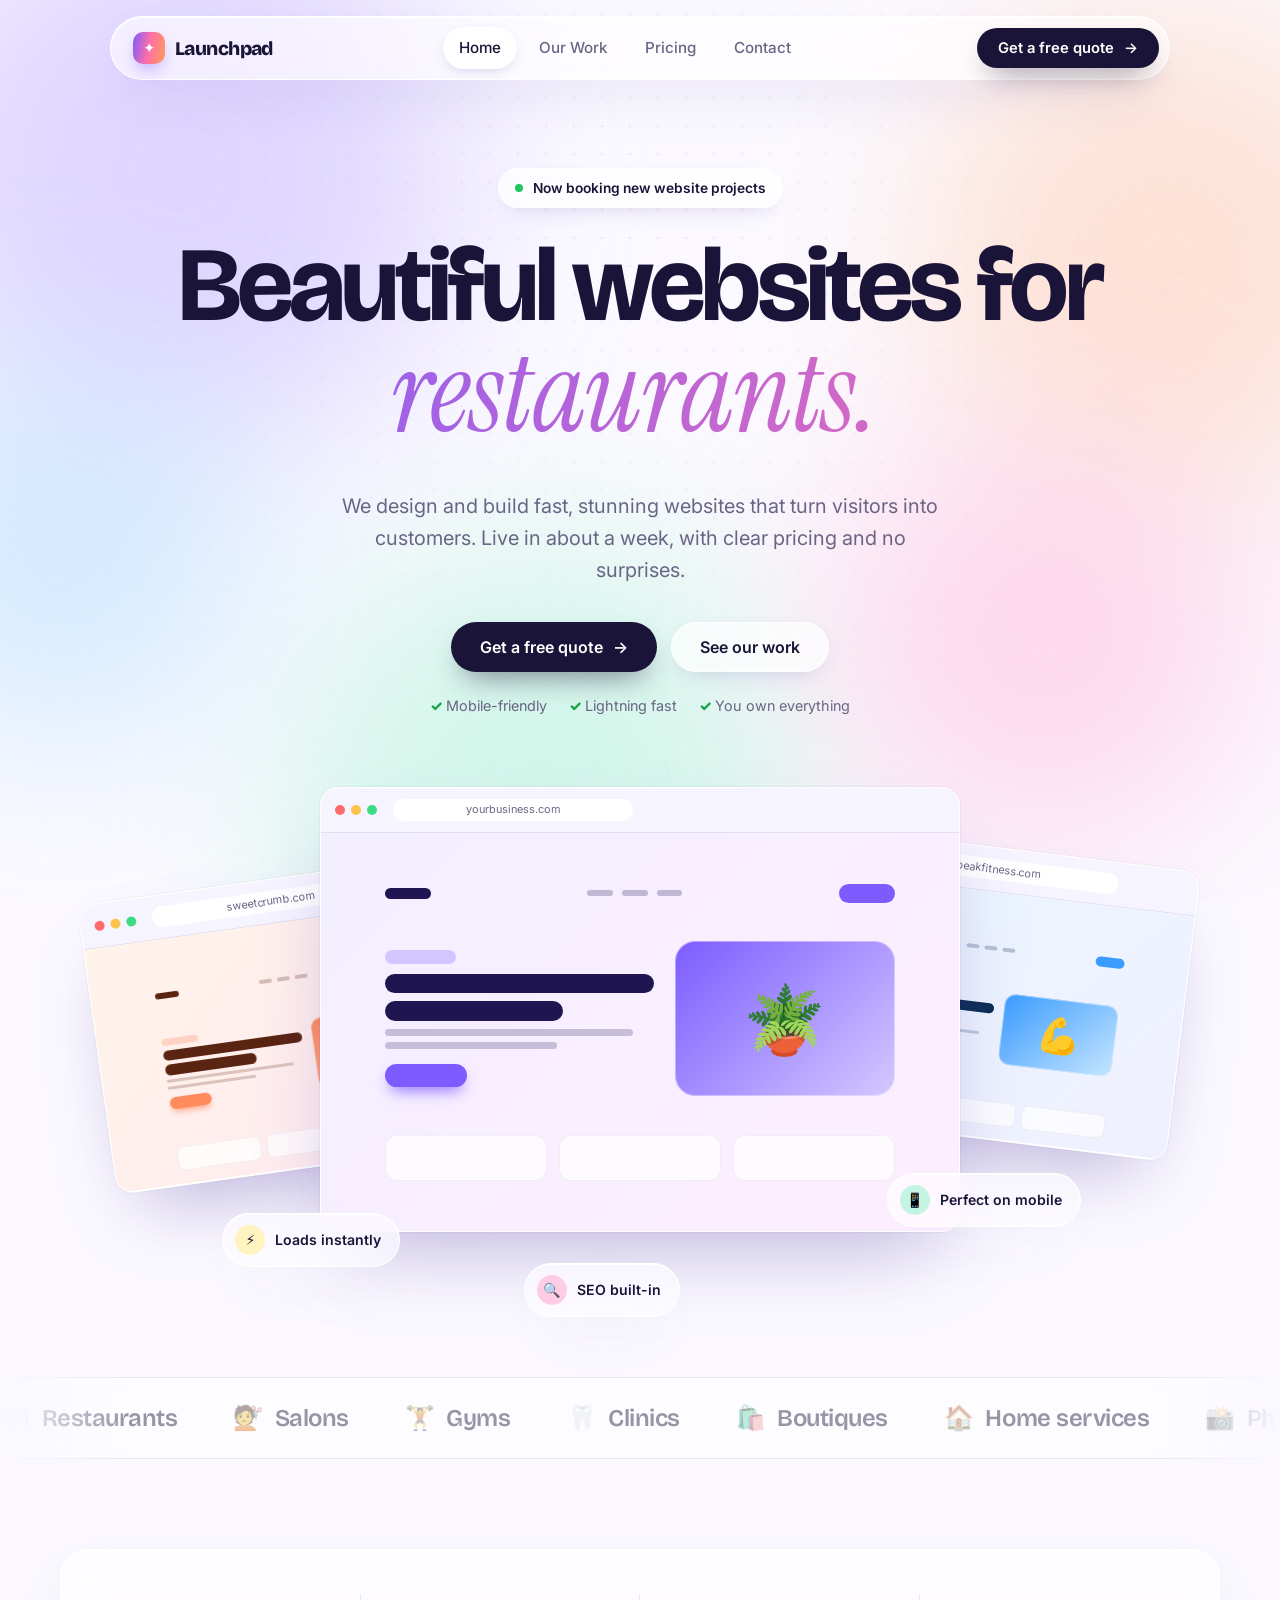
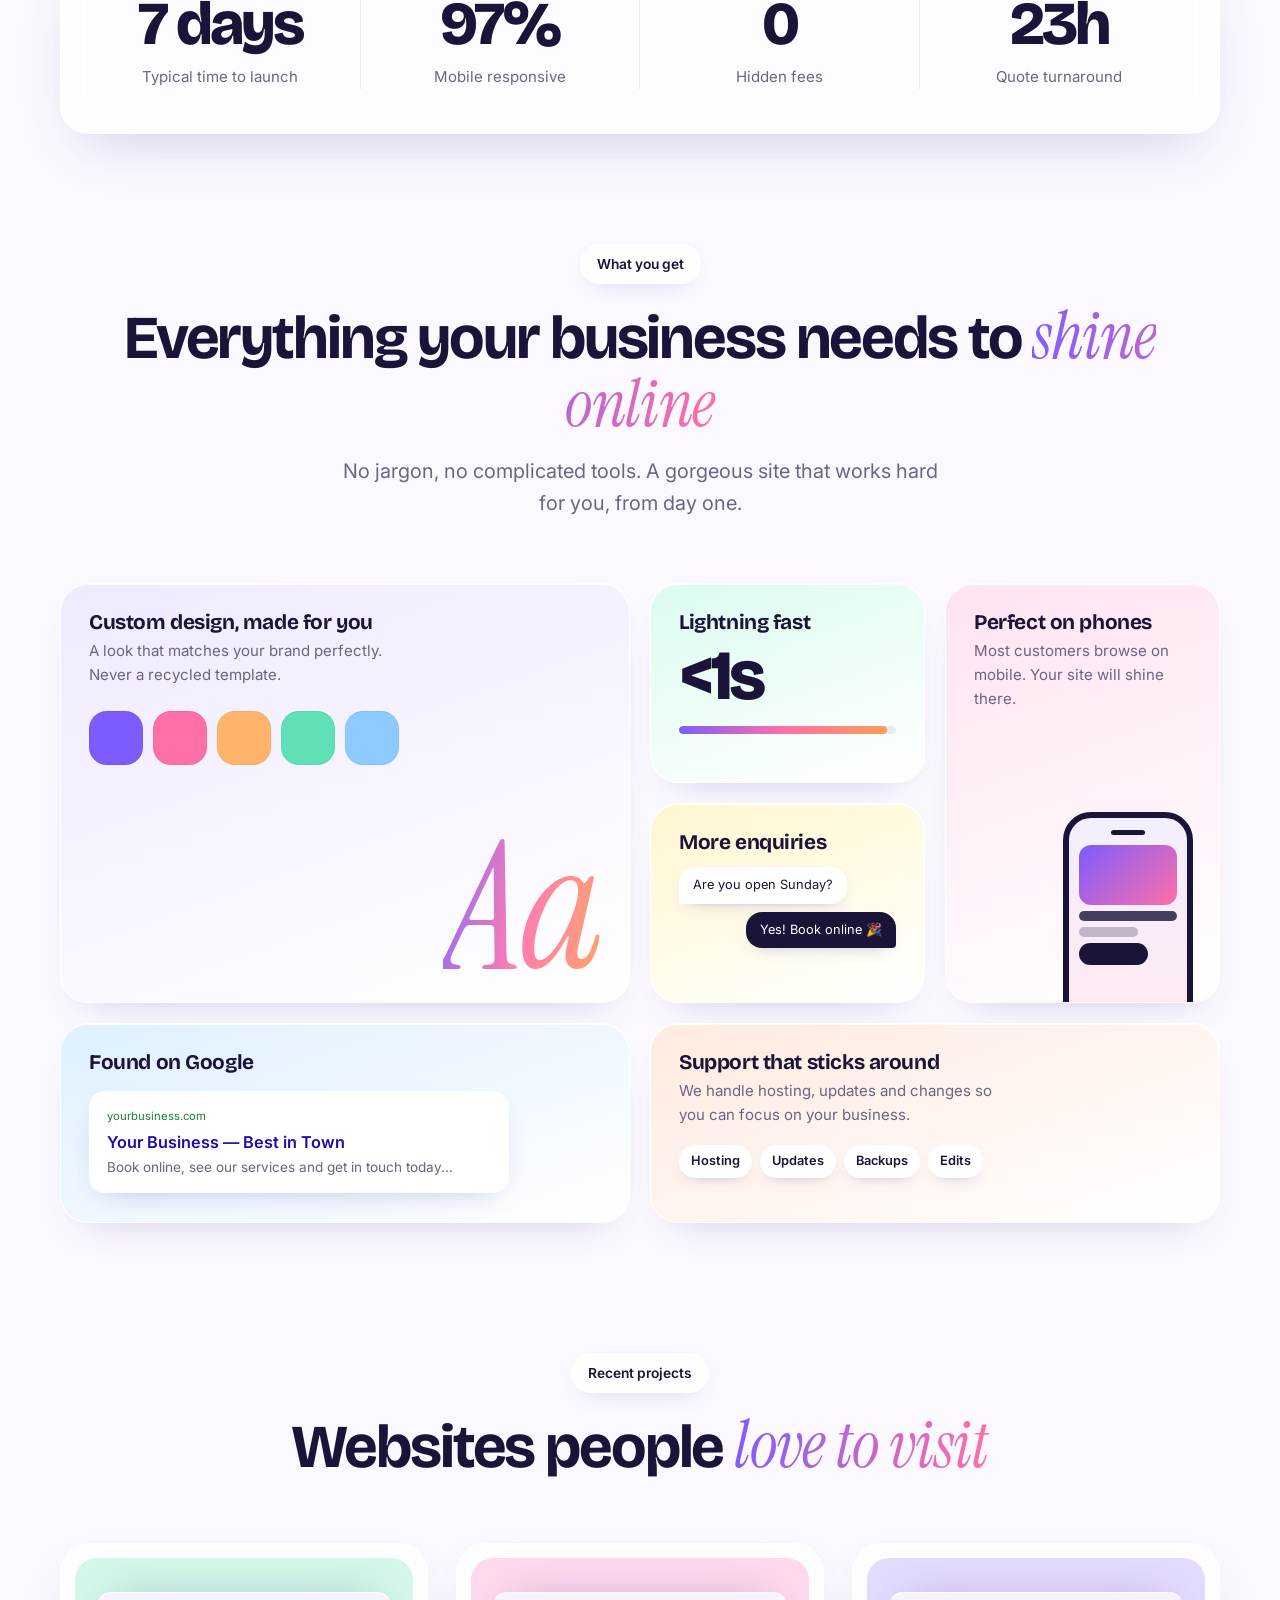
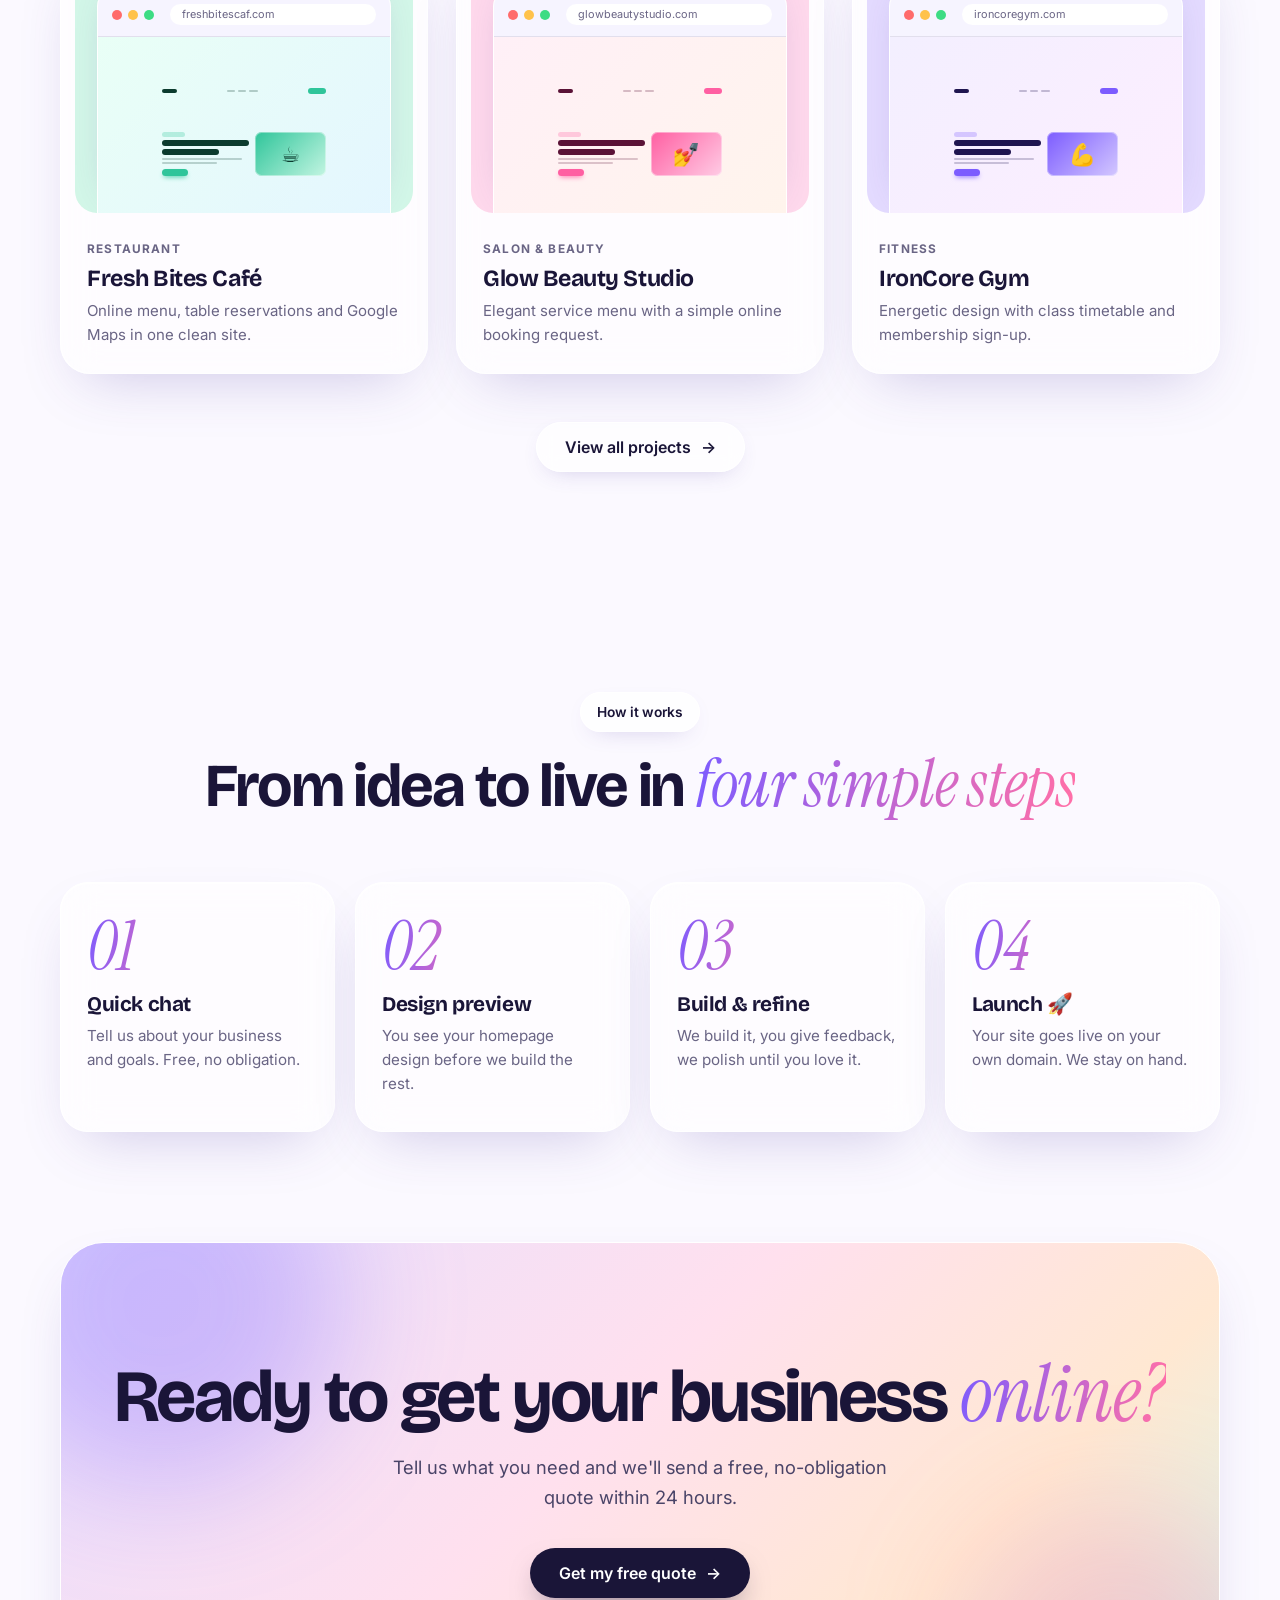
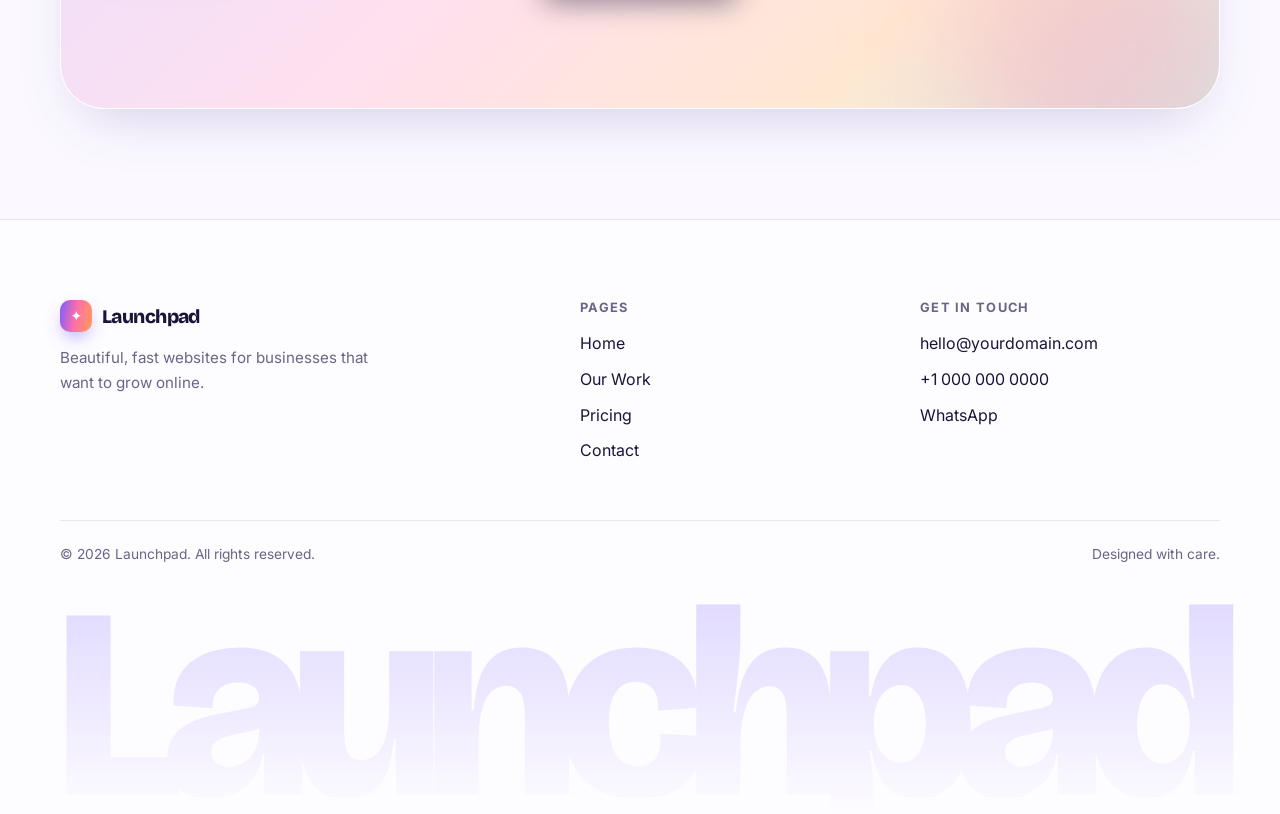
==== index.html @ 5cab4948 "Initial commit: Launchpad business website Co-Authored-By: Claude Sonnet 5.5 <noreply@anthropic.com>" ====
<!doctype html>
<html lang="en">
<head>
  <meta charset="utf-8">
  <meta name="viewport" content="width=device-width, initial-scale=1">
  <title>Launchpad — Beautiful websites for growing businesses</title>
  <meta name="description" content="We design and build fast, beautiful websites for small businesses. Live in 7 days, clear pricing, no surprises.">
  <meta property="og:title" content="Launchpad — Beautiful websites for growing businesses">
  <meta property="og:description" content="Fast, beautiful websites for small businesses. Live in 7 days.">
  <meta property="og:type" content="website">
  <link rel="preconnect" href="https://fonts.googleapis.com">
  <link rel="preconnect" href="https://fonts.gstatic.com" crossorigin>
  <link href="https://fonts.googleapis.com/css2?family=Bricolage+Grotesque:opsz,wght@12..96,500;12..96,700;12..96,800&family=Inter:wght@400;500;600;700&family=Instrument+Serif:ital@0;1&display=swap" rel="stylesheet">
  <link rel="stylesheet" href="styles.css">
</head>
<body>
<main>
<section class="hero">
  <div class="container">
    <span class="pill"><span class="dot"></span>Now booking new website projects</span>
    <h1>Beautiful websites for
      <span class="rot"><span class="rot-in serif grad" data-words="restaurants.,salons.,gyms.,clinics.,shops.,your business."></span></span>
    </h1>
    <p class="lead">We design and build fast, stunning websites that turn visitors into customers. Live in about a week, with clear pricing and no surprises.</p>
    <div class="hero-cta">
      <a href="contact.html" class="btn btn-dark">Get a free quote <span class="arr">→</span></a>
      <a href="work.html" class="btn btn-glass">See our work</a>
    </div>
    <div class="hero-note"><span>Mobile-friendly</span><span>Lightning fast</span><span>You own everything</span></div>

    <div class="stage">
      <div class="px left" data-depth="34"><div class="fl" data-mock="peach|🍰" data-url="sweetcrumb.com"></div></div>
      <div class="px right" data-depth="40"><div class="fl" data-mock="sky|💪" data-url="peakfitness.com"></div></div>
      <div class="px main" data-depth="14"><div class="fl" data-mock="lav|🪴" data-url="yourbusiness.com"></div></div>
      <div class="chip glass c1"><em>⚡</em>Loads instantly</div>
      <div class="chip glass c2"><em>📱</em>Perfect on mobile</div>
      <div class="chip glass c3"><em>🔍</em>SEO built-in</div>
    </div>
  </div>
</section>

<div class="marquee"><div class="marquee-track">
  <span><b>🍽️</b>Restaurants</span><span><b>💇</b>Salons</span><span><b>🏋️</b>Gyms</span><span><b>🦷</b>Clinics</span><span><b>🛍️</b>Boutiques</span><span><b>🏠</b>Home services</span><span><b>📸</b>Photographers</span><span><b>🎓</b>Tutors</span><span><b>🧁</b>Bakeries</span><span><b>⚖️</b>Consultants</span>
</div></div>

<section class="container">
  <div class="stats glass reveal">
    <div class="stat"><strong data-count="7" data-suffix=" days">0</strong><span>Typical time to launch</span></div>
    <div class="stat"><strong data-count="100" data-suffix="%">0</strong><span>Mobile responsive</span></div>
    <div class="stat"><strong data-count="0">0</strong><span>Hidden fees</span></div>
    <div class="stat"><strong data-count="24" data-suffix="h">0</strong><span>Quote turnaround</span></div>
  </div>
</section>

<section class="section">
  <div class="container">
    <div class="section-head center reveal">
      <span class="pill">What you get</span>
      <h2>Everything your business needs to <span class="serif grad">shine online</span></h2>
      <p class="lead">No jargon, no complicated tools. A gorgeous site that works hard for you, from day one.</p>
    </div>
    <div class="bento">
      <div class="tile b-lav w2 h2 reveal">
        <h3>Custom design, made for you</h3><p>A look that matches your brand perfectly. Never a recycled template.</p>
        <div class="sw"><i style="background:#7c5cff"></i><i style="background:#ff6fa8"></i><i style="background:#ffb36b"></i><i style="background:#5fe0b6"></i><i style="background:#8ccaff"></i></div>
        <div class="aa">Aa</div>
      </div>
      <div class="tile b-mint reveal" style="--d:.08s"><h3>Lightning fast</h3><div class="big-num">&lt;1s</div><div class="bar"><i></i></div></div>
      <div class="tile b-pink h2 reveal" style="--d:.14s"><h3>Perfect on phones</h3><p>Most customers browse on mobile. Your site will shine there.</p><div class="phone"><b></b><i></i><i class="s"></i><u></u></div></div>
      <div class="tile b-butter reveal" style="--d:.2s"><h3>More enquiries</h3><div class="bubbles"><span>Are you open Sunday?</span><span>Yes! Book online 🎉</span></div></div>
      <div class="tile b-sky w2 reveal" style="--d:.1s"><h3>Found on Google</h3><div class="serp"><small>yourbusiness.com</small><strong>Your Business — Best in Town</strong><span>Book online, see our services and get in touch today…</span></div></div>
      <div class="tile b-peach w2 reveal" style="--d:.16s"><h3>Support that sticks around</h3><p>We handle hosting, updates and changes so you can focus on your business.</p><div class="tag-row"><span>Hosting</span><span>Updates</span><span>Backups</span><span>Edits</span></div></div>
    </div>
  </div>
</section>

<section class="section" style="padding-top:20px">
  <div class="container">
    <div class="section-head center reveal">
      <span class="pill">Recent projects</span>
      <h2>Websites people <span class="serif grad">love to visit</span></h2>
    </div>
    <div class="work-grid" id="work-grid" data-limit="3"></div>
    <div class="center" style="margin-top:48px"><a href="work.html" class="btn btn-glass">View all projects <span class="arr">→</span></a></div>
  </div>
</section>

<section class="section">
  <div class="container">
    <div class="section-head center reveal">
      <span class="pill">How it works</span>
      <h2>From idea to live in <span class="serif grad">four simple steps</span></h2>
    </div>
    <div class="steps">
      <div class="step glass reveal"><div class="n">01</div><h3>Quick chat</h3><p>Tell us about your business and goals. Free, no obligation.</p></div>
      <div class="step glass reveal" style="--d:.1s"><div class="n">02</div><h3>Design preview</h3><p>You see your homepage design before we build the rest.</p></div>
      <div class="step glass reveal" style="--d:.2s"><div class="n">03</div><h3>Build &amp; refine</h3><p>We build it, you give feedback, we polish until you love it.</p></div>
      <div class="step glass reveal" style="--d:.3s"><div class="n">04</div><h3>Launch 🚀</h3><p>Your site goes live on your own domain. We stay on hand.</p></div>
    </div>
  </div>
</section>

<section class="section" style="padding-top:0">
  <div class="container">
    <div class="cta reveal">
      <h2>Ready to get your business <span class="serif grad">online?</span></h2>
      <p>Tell us what you need and we'll send a free, no-obligation quote within 24 hours.</p>
      <a href="contact.html" class="btn btn-dark">Get my free quote <span class="arr">→</span></a>
    </div>
  </div>
</section>
</main>
<script src="script.js"></script>
</body>
</html>
---- styles.css ----
@property --ang { syntax: '<angle>'; initial-value: 0deg; inherits: false; }

:root {
  --bg: #fbf9ff;
  --ink: #1a1538;
  --muted: #6a6585;
  --line: rgba(26, 21, 56, .09);
  --lav: #d4c8ff; --peach: #ffd8c4; --mint: #c3f5e2; --sky: #c4e5ff; --pink: #ffcce5; --butter: #fff3bf;
  --grad: linear-gradient(100deg, #7c5cff, #ff6fa8 50%, #ff9d57);
  --glass: rgba(255, 255, 255, .62);
  --shadow: 0 24px 60px -24px rgba(80, 60, 160, .28);
  --display: 'Bricolage Grotesque', 'Inter', system-ui, sans-serif;
  --serif: 'Instrument Serif', Georgia, serif;
  --ease: cubic-bezier(.2, .8, .2, 1);
}
* { box-sizing: border-box; margin: 0; padding: 0; }
html { scroll-behavior: smooth; }
body { font-family: 'Inter', system-ui, sans-serif; color: var(--ink); background: var(--bg); line-height: 1.6; -webkit-font-smoothing: antialiased; overflow-x: hidden; }
a { color: inherit; text-decoration: none; }
img, svg { max-width: 100%; display: block; }
::selection { background: var(--lav); }
.container { width: min(1160px, 100% - 40px); margin-inline: auto; }
.section { padding: 110px 0; position: relative; }
h1, h2, h3, h4 { font-family: var(--display); line-height: 1.04; letter-spacing: -.035em; font-weight: 700; }
h2 { font-size: clamp(2.2rem, 5vw, 3.8rem); }
h3 { font-size: 1.3rem; letter-spacing: -.02em; }
.serif { font-family: var(--serif); font-style: italic; font-weight: 400; letter-spacing: -.01em; font-size: 1.08em; }
.grad { background: var(--grad); background-size: 200% 100%; -webkit-background-clip: text; background-clip: text; color: transparent; animation: shine 7s linear infinite alternate; }
@keyframes shine { to { background-position: 100% 0; } }
.lead { font-size: clamp(1.05rem, 1.6vw, 1.25rem); color: var(--muted); max-width: 600px; }
.center { text-align: center; } .center .lead { margin-inline: auto; }
.section-head { margin-bottom: 64px; } .section-head h2 { margin: 18px 0 16px; }
.glass { background: var(--glass); backdrop-filter: blur(18px) saturate(170%); -webkit-backdrop-filter: blur(18px) saturate(170%); border: 1px solid rgba(255,255,255,.95); box-shadow: inset 0 1px 0 #fff, var(--shadow); }

/* Ambient background */
.aurora { position: fixed; inset: 0; z-index: -1; overflow: hidden; background: var(--bg); pointer-events: none; }
.aurora i { position: absolute; border-radius: 50%; filter: blur(90px); opacity: .7; animation: drift 24s ease-in-out infinite alternate; }
.aurora i:nth-child(1) { width: 560px; height: 560px; background: var(--lav); top: -12%; left: -8%; }
.aurora i:nth-child(2) { width: 480px; height: 480px; background: var(--peach); top: 2%; right: -10%; animation-delay: -6s; }
.aurora i:nth-child(3) { width: 520px; height: 520px; background: var(--mint); bottom: -18%; left: 22%; animation-delay: -12s; }
.aurora i:nth-child(4) { width: 420px; height: 420px; background: var(--pink); bottom: 6%; right: 2%; animation-delay: -3s; }
.aurora i:nth-child(5) { width: 380px; height: 380px; background: var(--sky); top: 40%; left: -10%; animation-delay: -9s; }
.aurora::after { content: ""; position: absolute; inset: 0; background-image: radial-gradient(rgba(26,21,56,.08) 1px, transparent 1px); background-size: 28px 28px; -webkit-mask-image: radial-gradient(ellipse at 50% 25%, #000, transparent 70%); mask-image: radial-gradient(ellipse at 50% 25%, #000, transparent 70%); }
@keyframes drift { to { transform: translate3d(60px, 40px, 0) scale(1.15); } }
.cursor-glow { position: fixed; width: 420px; height: 420px; border-radius: 50%; left: 0; top: 0; z-index: -1; pointer-events: none; background: radial-gradient(circle, rgba(124,92,255,.16), transparent 65%); transform: translate(-50%, -50%); transition: opacity .3s; opacity: 0; }
.progress { position: fixed; top: 0; left: 0; height: 3px; width: 100%; z-index: 100; background: var(--grad); transform-origin: left; transform: scaleX(0); }

/* Buttons */
.btn { display: inline-flex; align-items: center; justify-content: center; gap: 10px; padding: 16px 28px; border-radius: 999px; font: 600 1rem/1 'Inter', sans-serif; border: 1px solid transparent; cursor: pointer; transition: transform .3s var(--ease), box-shadow .3s, background .3s; position: relative; }
.btn .arr { transition: transform .3s var(--ease); }
.btn:hover .arr { transform: translateX(5px); }
.btn:hover { transform: translateY(-3px); }
.btn-dark { background: var(--ink); color: #fff; box-shadow: 0 14px 30px -12px rgba(26,21,56,.6); }
.btn-dark:hover { box-shadow: 0 22px 40px -14px rgba(124,92,255,.7); background: #2a2257; }
.btn-glass { background: rgba(255,255,255,.7); border-color: #fff; color: var(--ink); box-shadow: 0 8px 24px -12px rgba(80,60,160,.3); backdrop-filter: blur(10px); }
.btn-glass:hover { background: #fff; }
.btn-white { background: #fff; color: var(--ink); box-shadow: 0 14px 30px -12px rgba(80,60,160,.4); }
.btn-block { width: 100%; } .btn-sm { padding: 12px 20px; font-size: .92rem; }
.pill { display: inline-flex; align-items: center; gap: 10px; padding: 8px 16px; border-radius: 999px; font-size: .86rem; font-weight: 600; background: rgba(255,255,255,.75); border: 1px solid #fff; box-shadow: 0 8px 24px -14px rgba(80,60,160,.4); }
.dot { width: 8px; height: 8px; border-radius: 50%; background: #22c55e; box-shadow: 0 0 0 0 rgba(34,197,94,.6); animation: ping 2s infinite; }
@keyframes ping { 70% { box-shadow: 0 0 0 9px rgba(34,197,94,0); } 100% { box-shadow: 0 0 0 0 rgba(34,197,94,0); } }

/* Nav */
.nav { position: fixed; top: 16px; left: 0; right: 0; z-index: 90; padding: 0 16px; }
.nav-inner { max-width: 1060px; margin: 0 auto; height: 64px; border-radius: 999px; display: flex; align-items: center; justify-content: space-between; padding: 0 10px 0 22px; position: relative; }
.logo { display: flex; align-items: center; gap: 10px; font: 800 1.2rem var(--display); letter-spacing: -.03em; }
.logo-mark { width: 32px; height: 32px; border-radius: 10px; display: grid; place-items: center; color: #fff; font-size: .9rem; background: var(--grad); box-shadow: 0 8px 18px -6px rgba(124,92,255,.7); }
.nav-links { display: flex; gap: 6px; }
.nav-links a { padding: 9px 16px; border-radius: 999px; font-weight: 500; font-size: .95rem; color: var(--muted); transition: all .2s; }
.nav-links a:hover { color: var(--ink); background: rgba(124,92,255,.08); }
.nav-links a.active { color: var(--ink); background: #fff; box-shadow: 0 4px 14px -6px rgba(80,60,160,.35); }
.menu-btn { display: none; width: 44px; height: 44px; border: 0; background: transparent; cursor: pointer; border-radius: 50%; }
.menu-btn span { display: block; width: 20px; height: 2px; background: var(--ink); margin: 5px auto; border-radius: 2px; transition: transform .3s; }
.menu-btn[aria-expanded="true"] span:first-child { transform: translateY(3.5px) rotate(45deg); }
.menu-btn[aria-expanded="true"] span:last-child { transform: translateY(-3.5px) rotate(-45deg); }

/* Hero */
.hero { padding: 168px 0 70px; text-align: center; }
.hero h1 { font-size: clamp(2.9rem, 8.4vw, 6.6rem); letter-spacing: -.04em; line-height: .98; margin: 26px 0 26px; }
.rot { display: block; height: 1.2em; overflow: hidden; }
.rot-in { display: block; transition: transform .8s var(--ease); }
.rot-in span { display: block; height: 1.2em; padding-right: .1em; }
.hero .lead { margin: 0 auto 36px; }
.hero-cta { display: flex; gap: 14px; justify-content: center; flex-wrap: wrap; }
.hero-note { margin-top: 22px; font-size: .9rem; color: var(--muted); display: flex; gap: 22px; justify-content: center; flex-wrap: wrap; }
.hero-note span::before { content: "✓ "; color: #16a34a; font-weight: 800; }
.stage { position: relative; height: 520px; margin-top: 70px; perspective: 1200px; }
.px { position: absolute; transition: translate .25s linear; }
.fl { animation: float 7s ease-in-out infinite; }
@keyframes float { 50% { transform: translateY(-16px); } }
.px.main { left: 50%; top: 0; width: min(640px, 80%); margin-left: calc(min(640px, 80%) / -2); z-index: 3; }
.px.left { left: 3%; top: 90px; width: 34%; transform: rotate(-8deg); z-index: 2; } .px.left .fl { animation-delay: -2s; }
.px.right { right: 3%; top: 60px; width: 34%; transform: rotate(7deg); z-index: 2; } .px.right .fl { animation-delay: -4s; }
.chip { position: absolute; z-index: 5; display: flex; align-items: center; gap: 10px; padding: 11px 18px 11px 12px; border-radius: 999px; font-weight: 600; font-size: .88rem; white-space: nowrap; }
.chip em { font-style: normal; width: 30px; height: 30px; border-radius: 50%; display: grid; place-items: center; background: var(--lav); }
.c1 { left: 14%; bottom: 40px; } .c1 em { background: var(--butter); }
.c2 { right: 12%; bottom: 80px; } .c2 em { background: var(--mint); }
.c3 { left: 40%; bottom: -10px; } .c3 em { background: var(--pink); }

/* Browser + mockups */
.browser { border-radius: 18px; overflow: hidden; background: #fff; border: 1px solid rgba(255,255,255,.9); box-shadow: 0 40px 80px -30px rgba(80,60,160,.4), 0 0 0 1px rgba(26,21,56,.04); }
.browser-bar { display: flex; align-items: center; gap: 6px; padding: 11px 14px; background: rgba(246,244,255,.95); border-bottom: 1px solid var(--line); }
.browser-bar i { width: 10px; height: 10px; border-radius: 50%; } .browser-bar i:nth-child(1) { background: #ff6b6b; } .browser-bar i:nth-child(2) { background: #ffc24b; } .browser-bar i:nth-child(3) { background: #3ddc84; }
.browser-bar u { text-decoration: none; margin-left: 10px; flex: 1; max-width: 240px; background: #fff; border-radius: 99px; padding: 2px 12px; font-size: .68rem; color: var(--muted); }
.mock { container-type: inline-size; aspect-ratio: 16 / 10; background: var(--bg-t); color: var(--ink-t); padding: 4cqw 5cqw; display: flex; flex-direction: column; gap: 3cqw; overflow: hidden; }
.m-nav { display: flex; justify-content: space-between; align-items: center; }
.m-logo { width: 9cqw; height: 2.2cqw; border-radius: 2cqw; background: var(--ink-t); }
.m-nav span { display: flex; gap: 1.8cqw; } .m-nav b { width: 5cqw; height: 1.2cqw; border-radius: 1cqw; background: var(--ink-t); opacity: .25; }
.m-cta { width: 11cqw; height: 3.6cqw; border-radius: 2cqw; background: var(--a); }
.m-body { flex: 1; display: grid; grid-template-columns: 1.1fr .9fr; gap: 4cqw; align-items: center; }
.m-tag { display: block; width: 14cqw; height: 2.6cqw; border-radius: 2cqw; background: var(--a); opacity: .28; margin-bottom: 2cqw; }
.m-text h6 { height: 3.8cqw; border-radius: 2cqw; background: var(--ink-t); margin-bottom: 1.6cqw; } .m-text h6.s { width: 66%; }
.m-text p { height: 1.4cqw; width: 92%; border-radius: 1cqw; background: var(--ink-t); opacity: .22; margin-top: 1.2cqw; } .m-text p.s { width: 64%; }
.m-btn { display: block; width: 16cqw; height: 4.4cqw; border-radius: 2.4cqw; background: var(--a); margin-top: 3cqw; box-shadow: 0 1.5cqw 3cqw -1cqw var(--a); }
.m-img { height: 100%; min-height: 20cqw; border-radius: 4cqw; background: linear-gradient(135deg, var(--a), var(--c)); display: grid; place-items: center; font-size: 13cqw; box-shadow: inset 0 0 0 1px rgba(255,255,255,.4); }
.m-cards { display: grid; grid-template-columns: repeat(3, 1fr); gap: 2.4cqw; } .m-cards i { height: 9cqw; border-radius: 2.4cqw; background: rgba(255,255,255,.72); border: 1px solid rgba(0,0,0,.05); }
.t-mint { --bg-t: linear-gradient(135deg, #e9fff6, #e4f6ff); --a: #2fc59a; --c: #c3f5e2; --ink-t: #0b3b2e; }
.t-peach { --bg-t: linear-gradient(135deg, #fff3ea, #ffe9f1); --a: #ff8a5c; --c: #ffd8c4; --ink-t: #5a2412; }
.t-lav { --bg-t: linear-gradient(135deg, #f3efff, #fdeeff); --a: #7c5cff; --c: #d4c8ff; --ink-t: #1f1550; }
.t-sky { --bg-t: linear-gradient(135deg, #eaf6ff, #f0f0ff); --a: #3b9cff; --c: #c4e5ff; --ink-t: #0c2d54; }
.t-pink { --bg-t: linear-gradient(135deg, #fff0f7, #fff4ec); --a: #ff5fa2; --c: #ffcce5; --ink-t: #5a1236; }
.t-butter { --bg-t: linear-gradient(135deg, #fffbe6, #fff2e2); --a: #f5b400; --c: #fff3bf; --ink-t: #5a4300; }

/* Marquee */
.marquee { overflow: hidden; padding: 26px 0; border-block: 1px solid var(--line); background: rgba(255,255,255,.5); backdrop-filter: blur(8px); -webkit-mask-image: linear-gradient(90deg, transparent, #000 10%, #000 90%, transparent); mask-image: linear-gradient(90deg, transparent, #000 10%, #000 90%, transparent); }
.marquee-track { display: flex; gap: 56px; width: max-content; animation: scroll 38s linear infinite; }
.marquee-track span { font: 600 1.5rem var(--display); letter-spacing: -.02em; color: rgba(26,21,56,.45); white-space: nowrap; }
.marquee-track span b { font-weight: 400; margin-right: 12px; filter: grayscale(.2); }
@keyframes scroll { to { transform: translateX(-50%); } }

/* Stats */
.stats { display: grid; grid-template-columns: repeat(4, 1fr); border-radius: 28px; padding: 44px 20px; margin-top: 90px; }
.stat { text-align: center; padding: 0 12px; border-right: 1px solid var(--line); } .stat:last-child { border: 0; }
.stat strong { display: block; font: 800 clamp(2.4rem, 5vw, 3.8rem) var(--display); letter-spacing: -.05em; line-height: 1; }
.stat span { color: var(--muted); font-size: .94rem; display: block; margin-top: 10px; }

/* Bento */
.bento { display: grid; grid-template-columns: repeat(4, 1fr); grid-auto-rows: 200px; gap: 20px; }
.tile { border-radius: 28px; padding: 28px; position: relative; overflow: hidden; border: 1px solid rgba(255,255,255,.9); box-shadow: 0 1px 0 #fff inset, 0 18px 40px -26px rgba(80,60,160,.35); transition: transform .5s var(--ease), box-shadow .5s; }
.tile:hover { transform: translateY(-6px); box-shadow: 0 30px 60px -28px rgba(80,60,160,.45); }
.tile h3 { margin-bottom: 6px; } .tile p { color: var(--muted); font-size: .94rem; max-width: 320px; }
.tile.w2 { grid-column: span 2; } .tile.h2 { grid-row: span 2; }
.b-lav { background: linear-gradient(160deg, #efeaff, #fff); } .b-mint { background: linear-gradient(160deg, #dcfbef, #fff); }
.b-peach { background: linear-gradient(160deg, #ffeadf, #fff); } .b-sky { background: linear-gradient(160deg, #def0ff, #fff); }
.b-pink { background: linear-gradient(160deg, #ffe3f1, #fff); } .b-butter { background: linear-gradient(160deg, #fff6cf, #fff); }
.sw { display: flex; gap: 10px; margin-top: 24px; } .sw i { width: 54px; height: 54px; border-radius: 18px; box-shadow: inset 0 0 0 1px rgba(0,0,0,.05); transition: transform .4s var(--ease); } .tile:hover .sw i:nth-child(odd) { transform: translateY(-8px) rotate(-6deg); } .tile:hover .sw i:nth-child(even) { transform: translateY(6px) rotate(6deg); }
.aa { position: absolute; right: 26px; bottom: 6px; font: italic 400 11rem/1 var(--serif); background: var(--grad); -webkit-background-clip: text; background-clip: text; color: transparent; opacity: .9; }
.big-num { font: 800 4.4rem var(--display); letter-spacing: -.06em; line-height: 1; margin-top: 8px; }
.bar { height: 8px; border-radius: 8px; background: rgba(26,21,56,.08); margin-top: 14px; overflow: hidden; } .bar i { display: block; height: 100%; width: 0; background: var(--grad); border-radius: 8px; transition: width 1.6s var(--ease) .3s; } .in .bar i { width: 96%; }
.phone { position: absolute; right: 26px; bottom: -40px; width: 130px; height: 230px; border-radius: 28px; border: 6px solid var(--ink); background: linear-gradient(180deg, #f3efff, #ffe9f1); padding: 12px 10px; display: grid; gap: 6px; align-content: start; transition: transform .5s var(--ease); }
.tile:hover .phone { transform: translateY(-14px) rotate(-3deg); }
.phone::before { content: ""; width: 34px; height: 5px; border-radius: 5px; background: var(--ink); margin: 0 auto 4px; }
.phone i { display: block; height: 10px; border-radius: 6px; background: var(--ink); opacity: .8; } .phone i.s { width: 60%; opacity: .25; } .phone b { display: block; height: 60px; border-radius: 12px; background: linear-gradient(135deg, #7c5cff, #ff6fa8); } .phone u { display: block; height: 22px; border-radius: 99px; background: var(--ink); width: 70%; }
.serp { margin-top: 18px; background: #fff; border-radius: 16px; padding: 14px 18px; box-shadow: 0 10px 30px -16px rgba(80,60,160,.4); font-size: .85rem; max-width: 420px; transition: transform .4s var(--ease); } .tile:hover .serp { transform: scale(1.03); }
.serp small { color: #188038; } .serp strong { display: block; color: #1a0dab; font-size: 1.02rem; font-weight: 600; margin: 2px 0; } .serp span { color: var(--muted); }
.bubbles { margin-top: 14px; display: grid; gap: 8px; } .bubbles span { padding: 8px 14px; border-radius: 16px 16px 16px 4px; background: #fff; font-size: .8rem; width: fit-content; box-shadow: 0 6px 16px -10px rgba(80,60,160,.5); } .bubbles span:last-child { margin-left: auto; border-radius: 16px 16px 4px 16px; background: var(--ink); color: #fff; }
.tag-row { display: flex; gap: 8px; flex-wrap: wrap; margin-top: 18px; } .tag-row span { padding: 6px 12px; border-radius: 99px; background: #fff; font-size: .8rem; font-weight: 600; box-shadow: 0 6px 16px -10px rgba(80,60,160,.5); }

/* Work */
.filters { display: flex; gap: 10px; justify-content: center; flex-wrap: wrap; margin-bottom: 48px; }
.fchip { padding: 11px 22px; border-radius: 999px; border: 1px solid #fff; background: rgba(255,255,255,.6); font: 600 .92rem 'Inter', sans-serif; color: var(--muted); cursor: pointer; transition: all .25s var(--ease); backdrop-filter: blur(8px); }
.fchip:hover { color: var(--ink); transform: translateY(-2px); } .fchip.active { background: var(--ink); color: #fff; box-shadow: 0 12px 26px -12px rgba(26,21,56,.6); }
.work-grid { display: grid; grid-template-columns: repeat(3, 1fr); gap: 28px; }
.work { border-radius: 30px; padding: 14px; transition: transform .4s var(--ease), box-shadow .4s; transform-style: preserve-3d; will-change: transform; }
.work.hide { display: none; }
.work-media { border-radius: 22px; padding: 26px 22px 0; position: relative; overflow: hidden; background: var(--c-bg); }
.work-media .browser { border-radius: 14px 14px 0 0; box-shadow: 0 -10px 40px -20px rgba(80,60,160,.35); transition: transform .6s var(--ease); transform: translateY(8px); }
.work:hover .work-media .browser { transform: translateY(-4px) scale(1.02); }
.work-media::after { content: "View →"; position: absolute; right: 16px; top: 16px; padding: 7px 14px; border-radius: 99px; background: var(--ink); color: #fff; font-size: .78rem; font-weight: 600; opacity: 0; transform: translateY(-8px); transition: all .35s var(--ease); }
.work:hover .work-media::after { opacity: 1; transform: none; }
.work-body { padding: 22px 12px 12px; }
.work-body .tg { font-size: .74rem; font-weight: 700; text-transform: uppercase; letter-spacing: .1em; color: var(--muted); }
.work-body h3 { margin: 6px 0 8px; font-size: 1.45rem; } .work-body p { color: var(--muted); font-size: .94rem; }

/* Process */
.steps { display: grid; grid-template-columns: repeat(4, 1fr); gap: 20px; position: relative; }
.step { border-radius: 28px; padding: 30px 26px 34px; border: 1px solid #fff; transition: transform .4s var(--ease); } .step:hover { transform: translateY(-8px); }
.step .n { font: italic 400 4.2rem/1 var(--serif); background: var(--grad); -webkit-background-clip: text; background-clip: text; color: transparent; margin-bottom: 14px; }
.step p { color: var(--muted); font-size: .95rem; margin-top: 8px; }

/* Pricing */
.price-grid { display: grid; grid-template-columns: repeat(3, 1fr); gap: 24px; align-items: stretch; }
.plan { border-radius: 32px; padding: 40px 34px; display: flex; flex-direction: column; position: relative; transition: transform .4s var(--ease); background: rgba(255,255,255,.72); backdrop-filter: blur(16px); border: 1px solid #fff; box-shadow: var(--shadow); }
.plan:hover { transform: translateY(-8px); }
.plan.featured { border: 2px solid transparent; background: linear-gradient(#fff, #fff) padding-box, conic-gradient(from var(--ang), #7c5cff, #ff6fa8, #ffb36b, #5fe0b6, #7c5cff) border-box; animation: spin 6s linear infinite; box-shadow: 0 40px 80px -30px rgba(124,92,255,.5); }
@keyframes spin { to { --ang: 360deg; } }
.badge { position: absolute; top: -15px; left: 50%; transform: translateX(-50%); background: var(--ink); color: #fff; font-size: .74rem; font-weight: 700; padding: 7px 16px; border-radius: 99px; letter-spacing: .08em; white-space: nowrap; }
.plan h3 { font-size: 1.5rem; } .plan .desc { color: var(--muted); font-size: .95rem; margin: 8px 0 26px; min-height: 48px; }
.price { font: 800 3.6rem var(--display); letter-spacing: -.05em; line-height: 1; } .price small { font: 500 .95rem 'Inter', sans-serif; letter-spacing: 0; color: var(--muted); }
.plan .note { color: var(--muted); font-size: .86rem; margin: 10px 0 26px; padding-bottom: 26px; border-bottom: 1px dashed var(--line); }
.plan ul { list-style: none; display: grid; gap: 14px; margin-bottom: 34px; flex: 1; } .plan li { display: flex; gap: 12px; font-size: .95rem; }
.plan li::before { content: "✓"; flex: none; width: 22px; height: 22px; border-radius: 50%; background: var(--mint); color: #0b6b4a; font-size: .75rem; font-weight: 800; display: grid; place-items: center; margin-top: 1px; }
.addons { display: grid; grid-template-columns: 1fr 1fr; gap: 24px; margin-top: 28px; }
.addon { border-radius: 28px; padding: 30px 32px; display: flex; justify-content: space-between; align-items: center; gap: 20px; }
.addon p { color: var(--muted); font-size: .94rem; margin-top: 4px; } .addon .p { font: 800 1.9rem var(--display); letter-spacing: -.04em; white-space: nowrap; } .addon .p small { font: 500 .9rem 'Inter'; color: var(--muted); letter-spacing: 0; }
.faq { max-width: 800px; margin: 0 auto; display: grid; gap: 14px; }
.faq details { border-radius: 22px; padding: 24px 30px; background: rgba(255,255,255,.7); border: 1px solid #fff; backdrop-filter: blur(10px); transition: box-shadow .3s; } .faq details[open] { box-shadow: var(--shadow); }
.faq summary { font: 600 1.1rem var(--display); letter-spacing: -.02em; cursor: pointer; list-style: none; display: flex; justify-content: space-between; align-items: center; gap: 16px; } .faq summary::-webkit-details-marker { display: none; }
.faq summary::after { content: "+"; width: 32px; height: 32px; flex: none; border-radius: 50%; background: var(--lav); display: grid; place-items: center; font-size: 1.3rem; transition: transform .35s var(--ease); } .faq details[open] summary::after { transform: rotate(135deg); }
.faq p { margin-top: 14px; color: var(--muted); }

/* CTA */
.cta { border-radius: 44px; padding: 110px 30px; text-align: center; position: relative; overflow: hidden; background: linear-gradient(135deg, #e7dfff, #ffe0ee 45%, #ffe8d2 75%, #d8f7ea); border: 1px solid #fff; box-shadow: var(--shadow); }
.cta::before, .cta::after { content: ""; position: absolute; border-radius: 50%; filter: blur(60px); animation: drift 14s ease-in-out infinite alternate; }
.cta::before { width: 360px; height: 360px; background: rgba(124,92,255,.3); left: -80px; top: -120px; } .cta::after { width: 320px; height: 320px; background: rgba(255,111,168,.28); right: -60px; bottom: -120px; animation-delay: -5s; }
.cta > * { position: relative; z-index: 1; } .cta h2 { font-size: clamp(2.4rem, 6vw, 4.6rem); margin-bottom: 18px; } .cta p { max-width: 520px; margin: 0 auto 36px; color: #4a4468; font-size: 1.15rem; }

/* Page hero */
.page-hero { padding: 170px 0 50px; text-align: center; } .page-hero h1 { font-size: clamp(2.6rem, 7vw, 5.2rem); margin: 22px 0 20px; letter-spacing: -.045em; } .page-hero .lead { margin-inline: auto; }

/* Contact */
.contact-grid { display: grid; grid-template-columns: .85fr 1.15fr; gap: 40px; align-items: start; }
.info { display: grid; gap: 14px; margin-top: 30px; }
.info a, .info div { display: flex; gap: 16px; align-items: center; padding: 18px 22px; border-radius: 22px; background: rgba(255,255,255,.7); border: 1px solid #fff; backdrop-filter: blur(10px); transition: transform .3s var(--ease), box-shadow .3s; }
.info a:hover { transform: translateX(6px); box-shadow: var(--shadow); }
.info .ic { width: 48px; height: 48px; border-radius: 16px; display: grid; place-items: center; font-size: 1.3rem; flex: none; } .info a:nth-child(1) .ic { background: var(--lav); } .info a:nth-child(2) .ic { background: var(--mint); } .info a:nth-child(3) .ic { background: var(--sky); } .info div .ic { background: var(--butter); }
.info small { display: block; color: var(--muted); font-size: .8rem; } .info strong { font-weight: 600; }
.form { border-radius: 34px; padding: 42px; }
.row { display: grid; grid-template-columns: 1fr 1fr; gap: 18px; } .field { margin-bottom: 20px; }
label { display: block; font-weight: 600; font-size: .88rem; margin-bottom: 8px; }
input, select, textarea { width: 100%; padding: 15px 18px; border-radius: 16px; border: 1px solid rgba(26,21,56,.1); font: inherit; color: var(--ink); background: rgba(255,255,255,.85); transition: border-color .2s, box-shadow .2s, background .2s; }
textarea { min-height: 140px; resize: vertical; }
input:focus, select:focus, textarea:focus { outline: 0; border-color: #7c5cff; background: #fff; box-shadow: 0 0 0 5px rgba(124,92,255,.14); }
.form-note { font-size: .84rem; color: var(--muted); margin-top: 14px; text-align: center; }
.success { display: none; text-align: center; padding: 50px 10px; } .success .big { font-size: 4rem; }

/* Footer */
.footer { position: relative; padding: 80px 0 0; overflow: hidden; border-top: 1px solid var(--line); background: rgba(255,255,255,.5); backdrop-filter: blur(10px); }
.footer-grid { display: grid; grid-template-columns: 1.6fr 1fr 1fr; gap: 40px; } .footer p { color: var(--muted); font-size: .95rem; margin-top: 14px; max-width: 320px; }
.footer h4 { font: 700 .8rem 'Inter'; text-transform: uppercase; letter-spacing: .1em; margin-bottom: 16px; color: var(--muted); }
.footer ul { list-style: none; display: grid; gap: 10px; } .footer ul a { transition: color .2s; } .footer ul a:hover { color: #7c5cff; }
.copy { margin-top: 56px; padding: 22px 0; border-top: 1px solid var(--line); color: var(--muted); font-size: .86rem; display: flex; justify-content: space-between; flex-wrap: wrap; gap: 8px; }
.wordmark { font: 800 clamp(5rem, 22vw, 17rem)/.8 var(--display); letter-spacing: -.07em; text-align: center; background: linear-gradient(180deg, rgba(124,92,255,.22), rgba(124,92,255,0)); -webkit-background-clip: text; background-clip: text; color: transparent; margin-top: 10px; user-select: none; }

/* Reveal */
.reveal { opacity: 0; transform: translateY(34px); transition: opacity .9s var(--ease), transform .9s var(--ease); transition-delay: var(--d, 0s); }
.reveal.in { opacity: 1; transform: none; }

@media (prefers-reduced-motion: reduce) {
  *, *::before, *::after { animation: none !important; transition: none !important; }
  .reveal { opacity: 1; transform: none; } html { scroll-behavior: auto; }
}
@media (max-width: 980px) {
  .section { padding: 80px 0; }
  .bento { grid-template-columns: 1fr 1fr; } .work-grid, .price-grid { grid-template-columns: 1fr 1fr; }
  .steps { grid-template-columns: 1fr 1fr; } .contact-grid { grid-template-columns: 1fr; }
  .stats { grid-template-columns: 1fr 1fr; row-gap: 34px; } .stat:nth-child(2) { border: 0; }
  .stage { height: 440px; } .px.left, .px.right { display: none; } .px.main { width: 92%; margin-left: -46%; } .chip { display: none; }
}
@media (max-width: 720px) {
  .menu-btn { display: block; } .nav-cta { display: none; }
  .nav-links { position: absolute; top: 74px; left: 0; right: 0; flex-direction: column; padding: 12px; border-radius: 28px; display: none; background: rgba(255,255,255,.95); backdrop-filter: blur(20px); box-shadow: var(--shadow); border: 1px solid #fff; }
  .nav-links.open { display: flex; } .nav-links a { padding: 14px 18px; font-size: 1rem; }
  .hero { padding-top: 140px; } .stage { height: 330px; margin-top: 44px; }
  .bento, .work-grid, .price-grid, .steps, .addons, .row, .footer-grid { grid-template-columns: 1fr; }
  .tile.w2 { grid-column: auto; } .tile.h2 { grid-row: auto; } .bento { grid-auto-rows: auto; } .tile { min-height: 200px; }
  .stats { padding: 32px 10px; } .form { padding: 26px; } .addon { flex-direction: column; align-items: flex-start; } .plan.featured { order: -1; }
  .cta { padding: 80px 22px; border-radius: 32px; }
}

/* Tilt cards need a snappy transform once revealed */
.work.reveal.in { transition: transform .25s ease-out, box-shadow .4s; }
@media (max-width: 720px) { .tile.h2 { min-height: 300px; } }
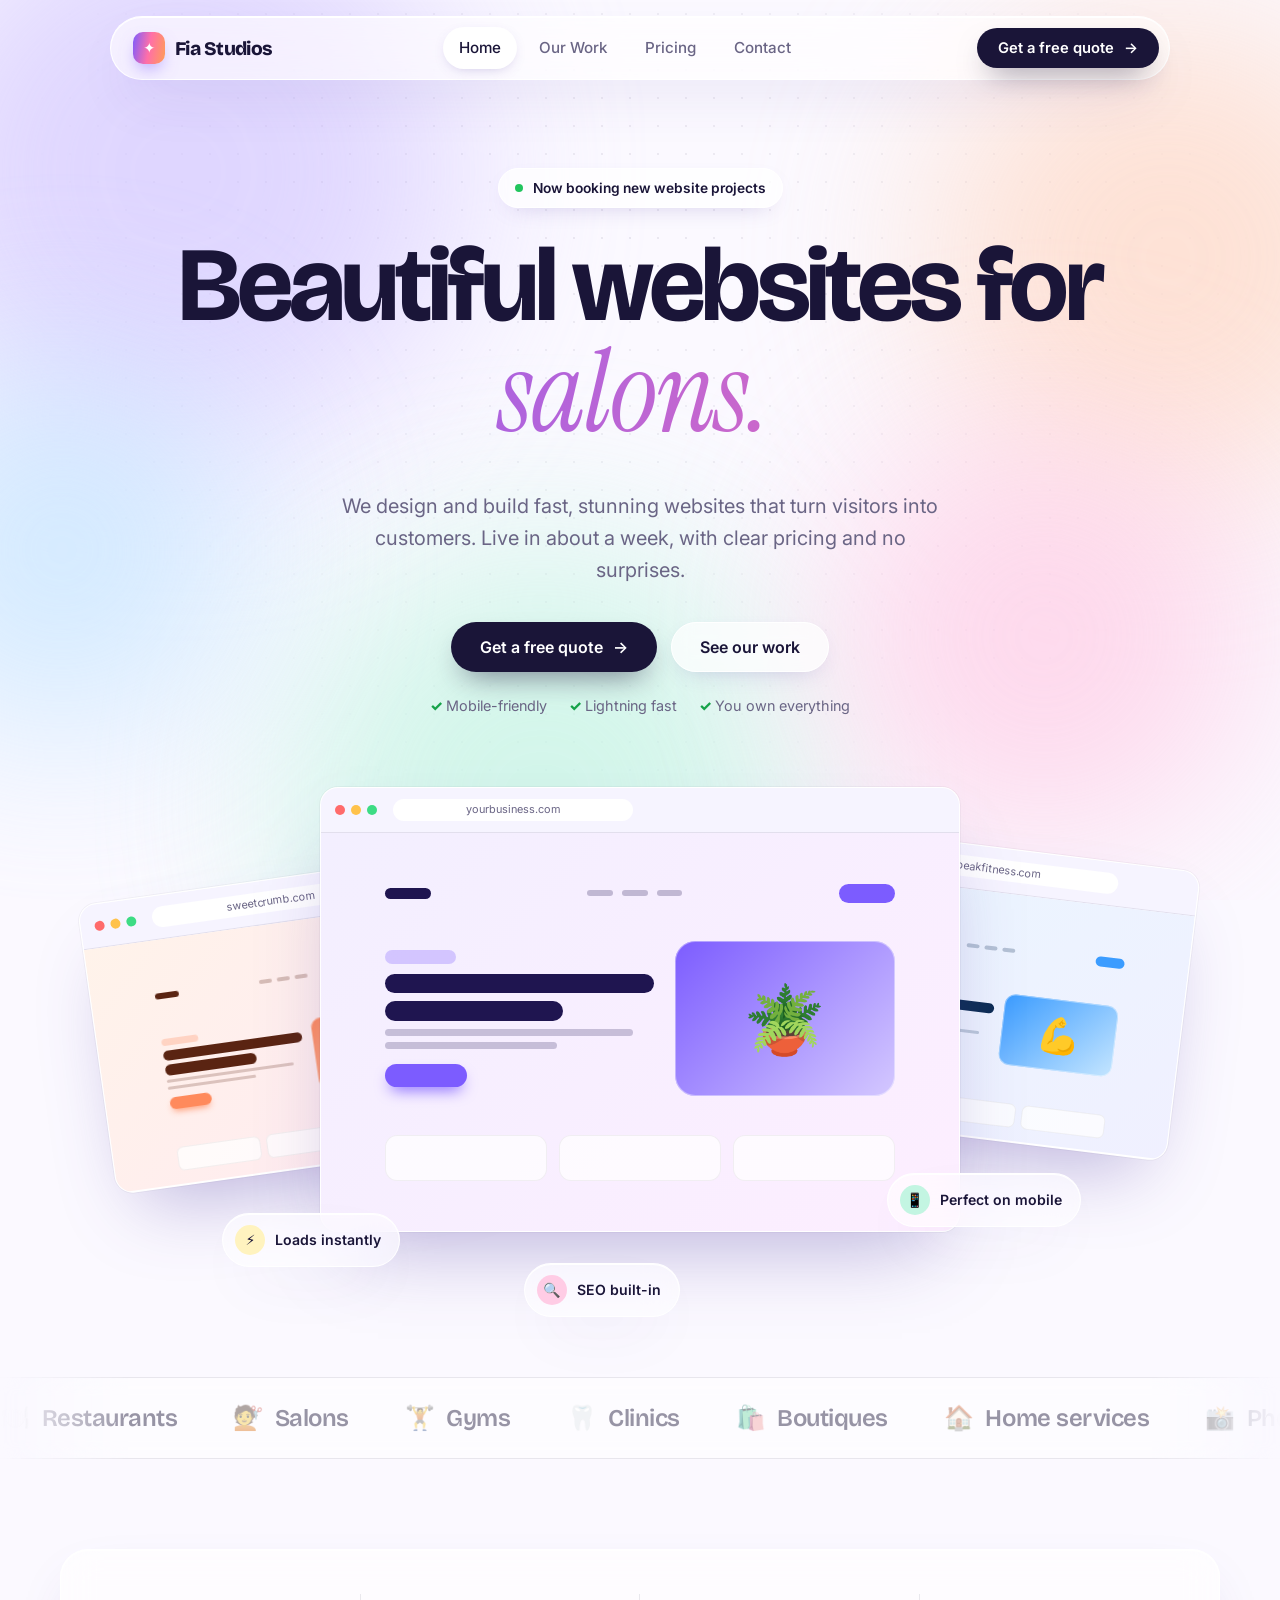
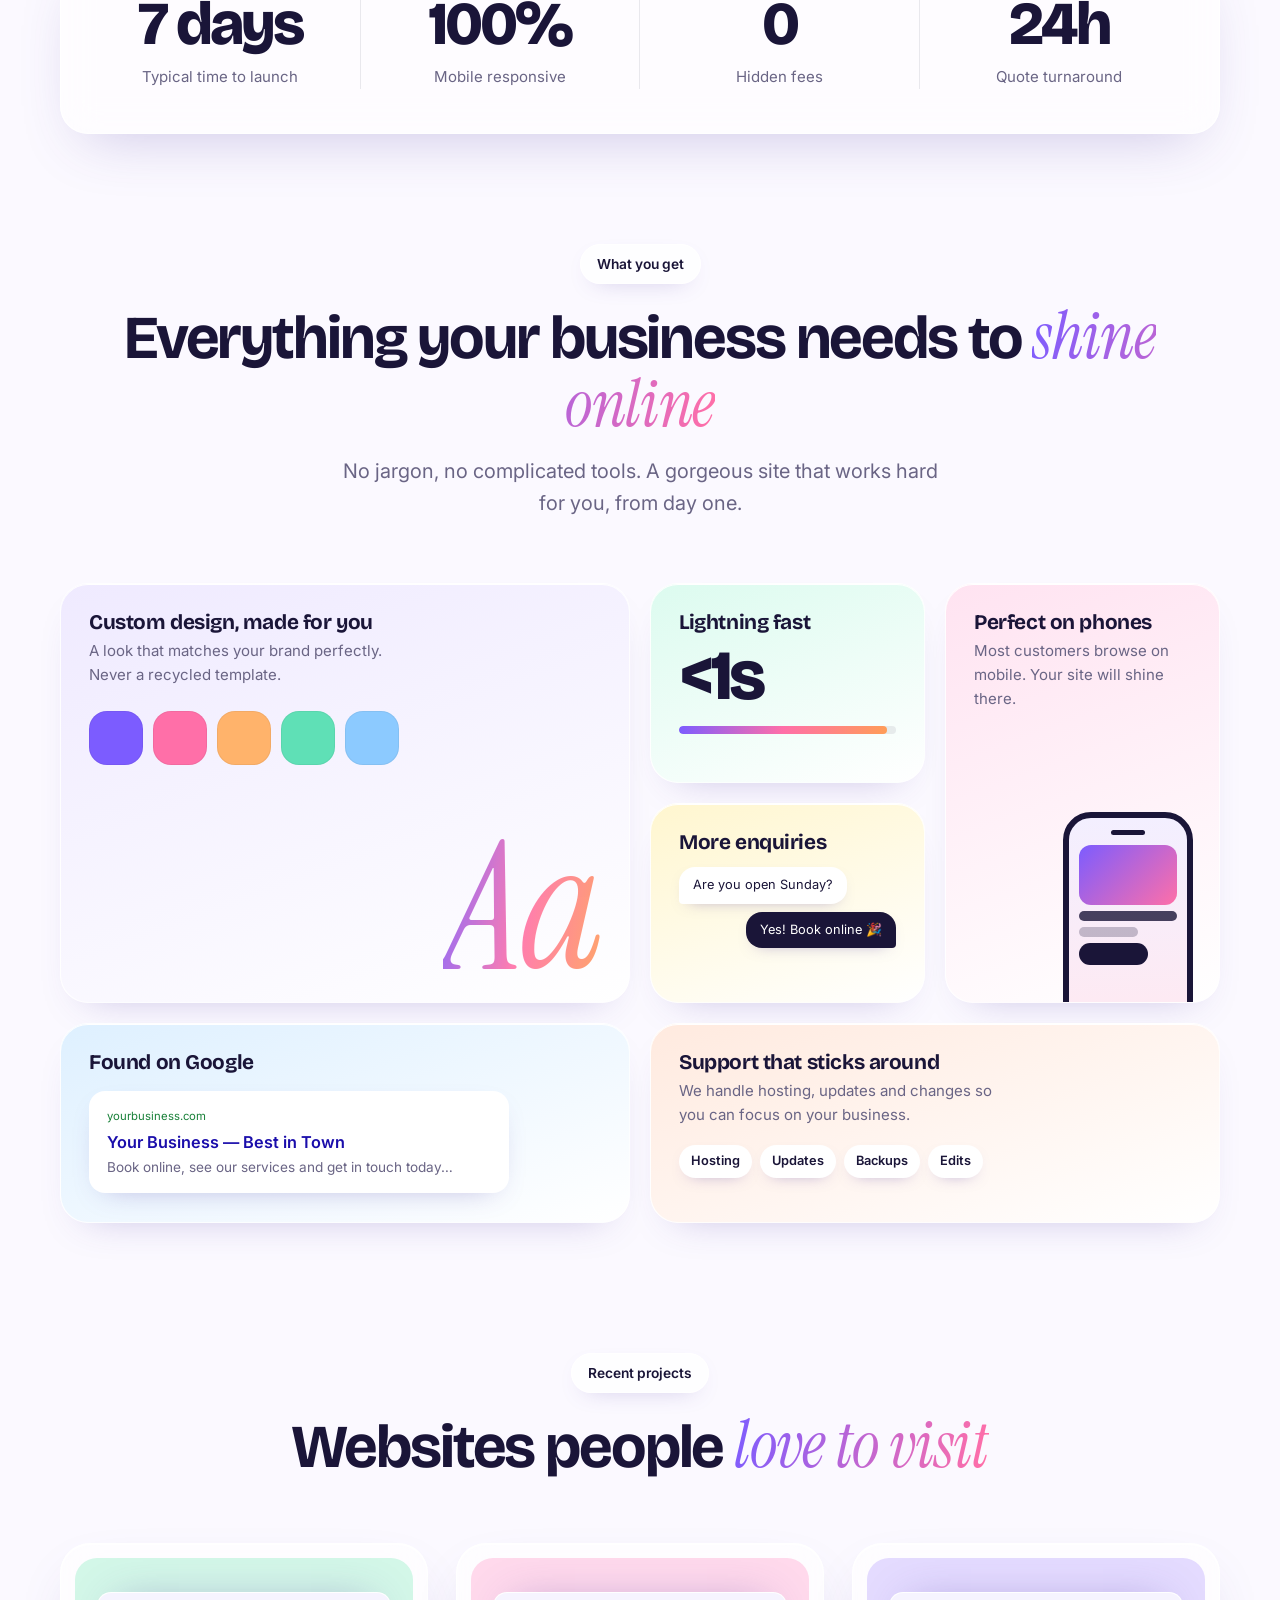
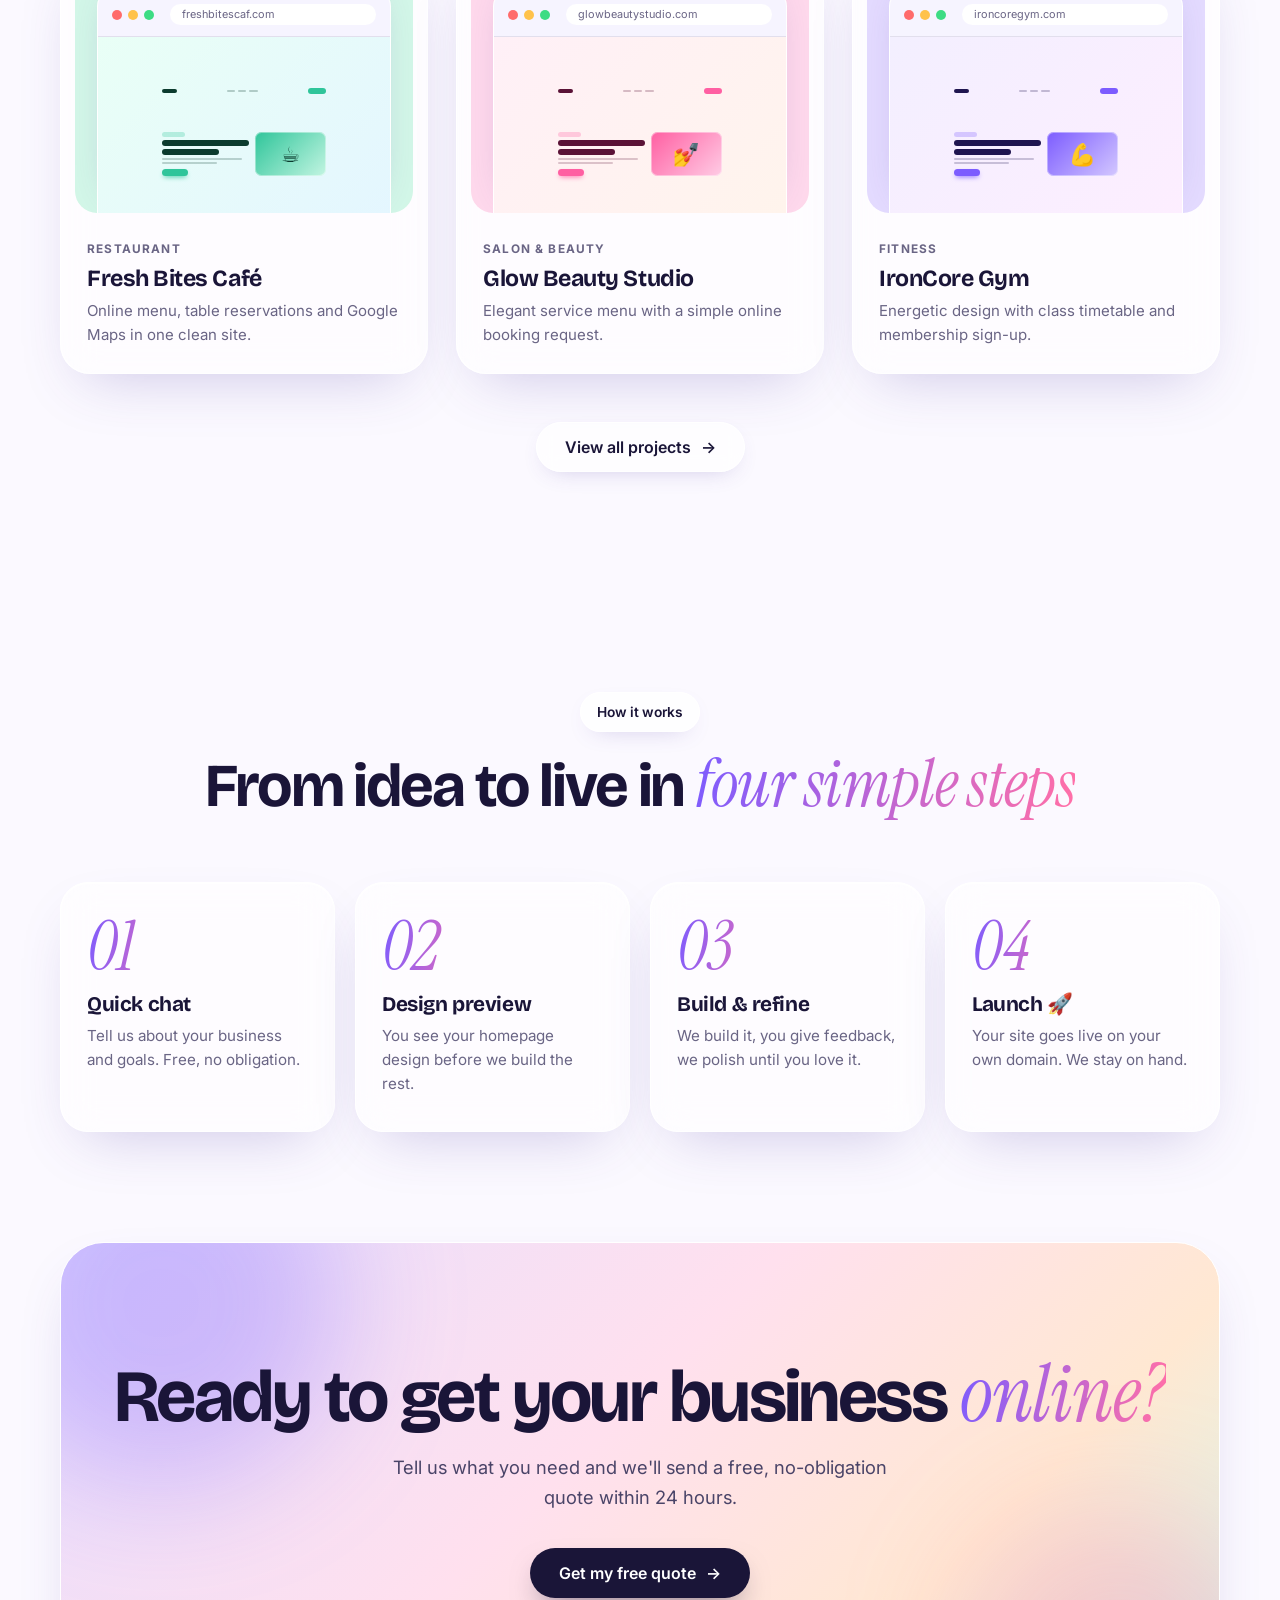
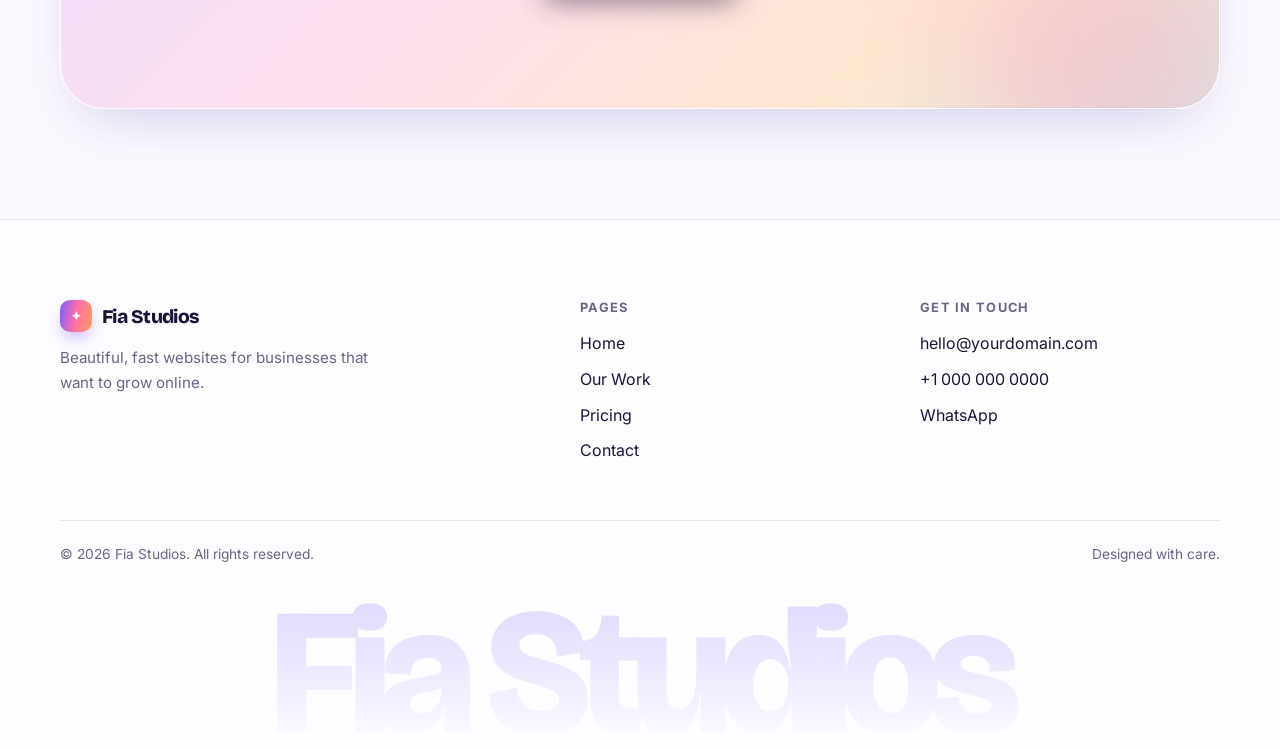
==== commit fdf3dda7: "Rename brand to Fia Studios Co-Authored-By: Claude Sonnet 5.5 <noreply@anthropic.com>" ====
--- a/index.html
+++ b/index.html
@@ -3,9 +3,9 @@
 <head>
   <meta charset="utf-8">
   <meta name="viewport" content="width=device-width, initial-scale=1">
-  <title>Launchpad — Beautiful websites for growing businesses</title>
+  <title>Fia Studios — Beautiful websites for growing businesses</title>
   <meta name="description" content="We design and build fast, beautiful websites for small businesses. Live in 7 days, clear pricing, no surprises.">
-  <meta property="og:title" content="Launchpad — Beautiful websites for growing businesses">
+  <meta property="og:title" content="Fia Studios — Beautiful websites for growing businesses">
   <meta property="og:description" content="Fast, beautiful websites for small businesses. Live in 7 days.">
   <meta property="og:type" content="website">
   <link rel="preconnect" href="https://fonts.googleapis.com">
--- a/styles.css
+++ b/styles.css
@@ -230,7 +230,7 @@
 .footer h4 { font: 700 .8rem 'Inter'; text-transform: uppercase; letter-spacing: .1em; margin-bottom: 16px; color: var(--muted); }
 .footer ul { list-style: none; display: grid; gap: 10px; } .footer ul a { transition: color .2s; } .footer ul a:hover { color: #7c5cff; }
 .copy { margin-top: 56px; padding: 22px 0; border-top: 1px solid var(--line); color: var(--muted); font-size: .86rem; display: flex; justify-content: space-between; flex-wrap: wrap; gap: 8px; }
-.wordmark { font: 800 clamp(5rem, 22vw, 17rem)/.8 var(--display); letter-spacing: -.07em; text-align: center; background: linear-gradient(180deg, rgba(124,92,255,.22), rgba(124,92,255,0)); -webkit-background-clip: text; background-clip: text; color: transparent; margin-top: 10px; user-select: none; }
+.wordmark { font: 800 clamp(3.4rem, 14vw, 12.5rem)/.85 var(--display); letter-spacing: -.07em; text-align: center; background: linear-gradient(180deg, rgba(124,92,255,.22), rgba(124,92,255,0)); -webkit-background-clip: text; background-clip: text; color: transparent; margin-top: 10px; user-select: none; }
 
 /* Reveal */
 .reveal { opacity: 0; transform: translateY(34px); transition: opacity .9s var(--ease), transform .9s var(--ease); transition-delay: var(--d, 0s); }
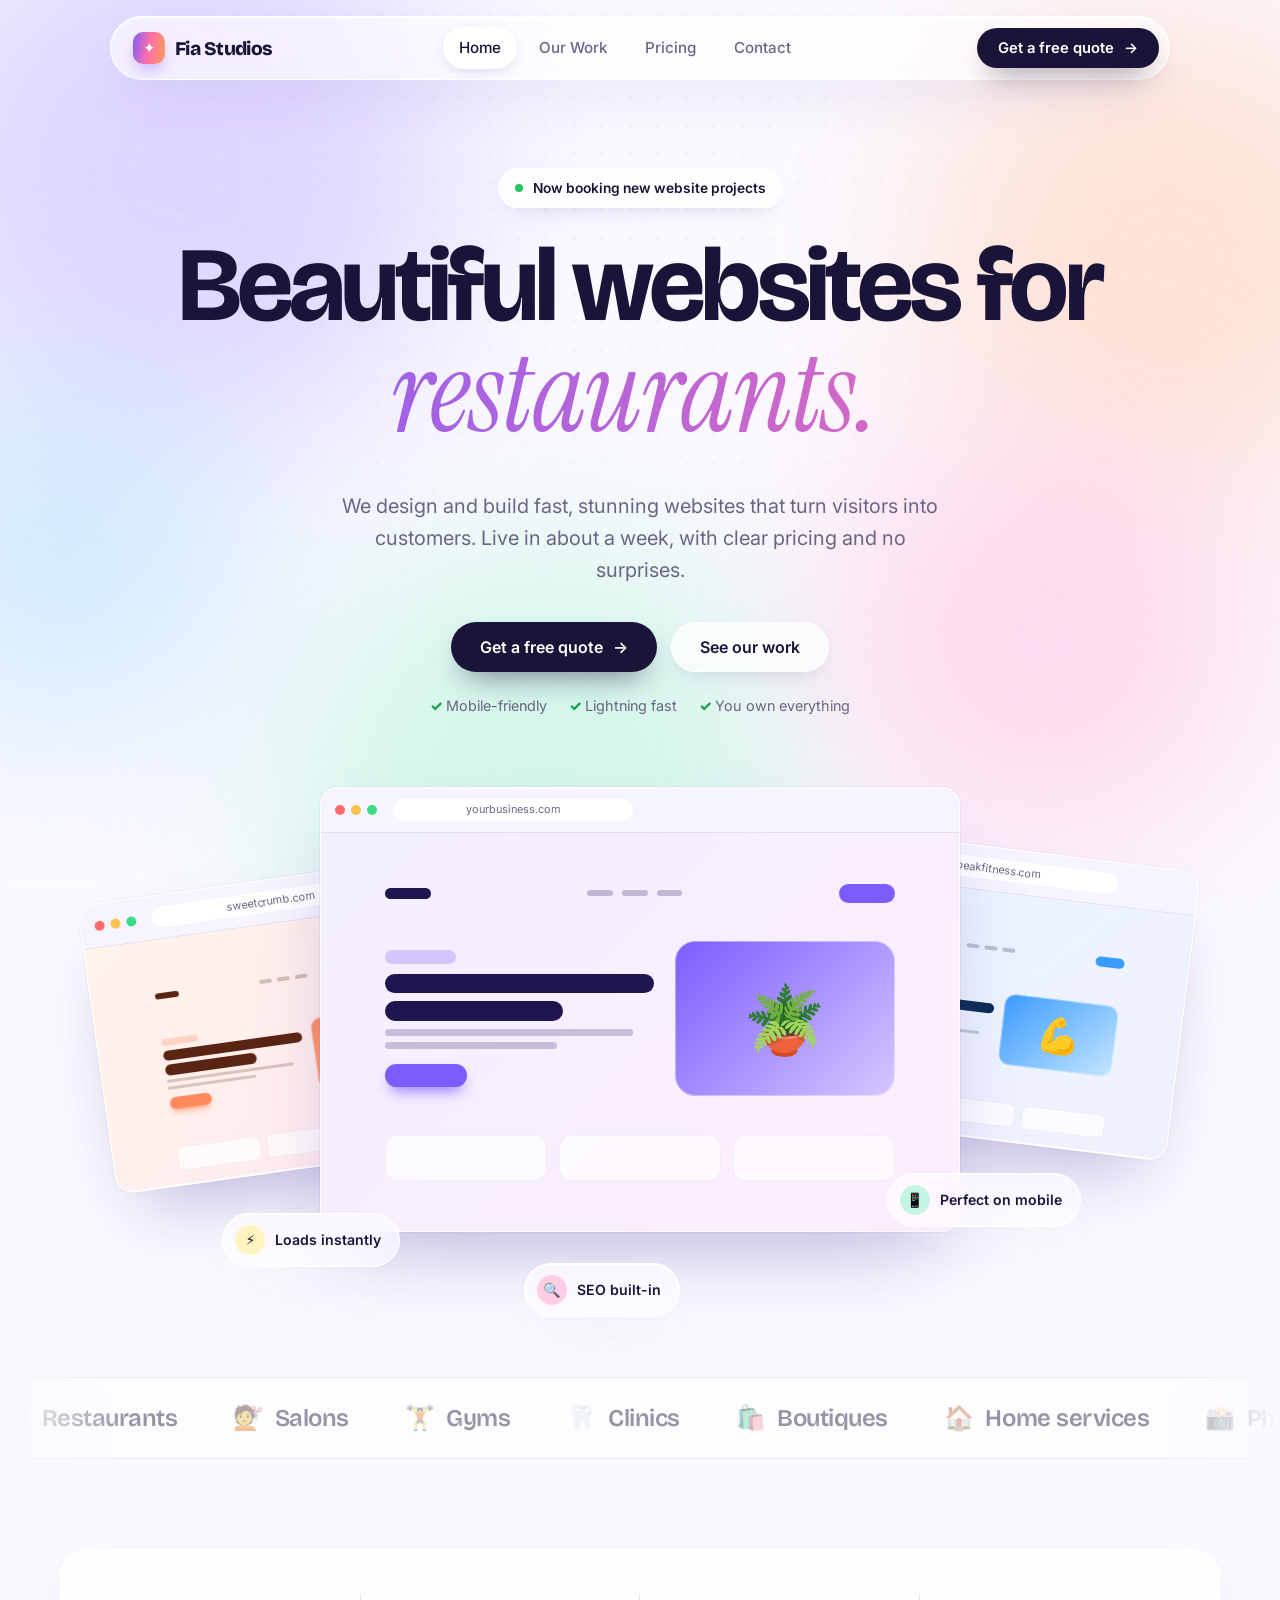
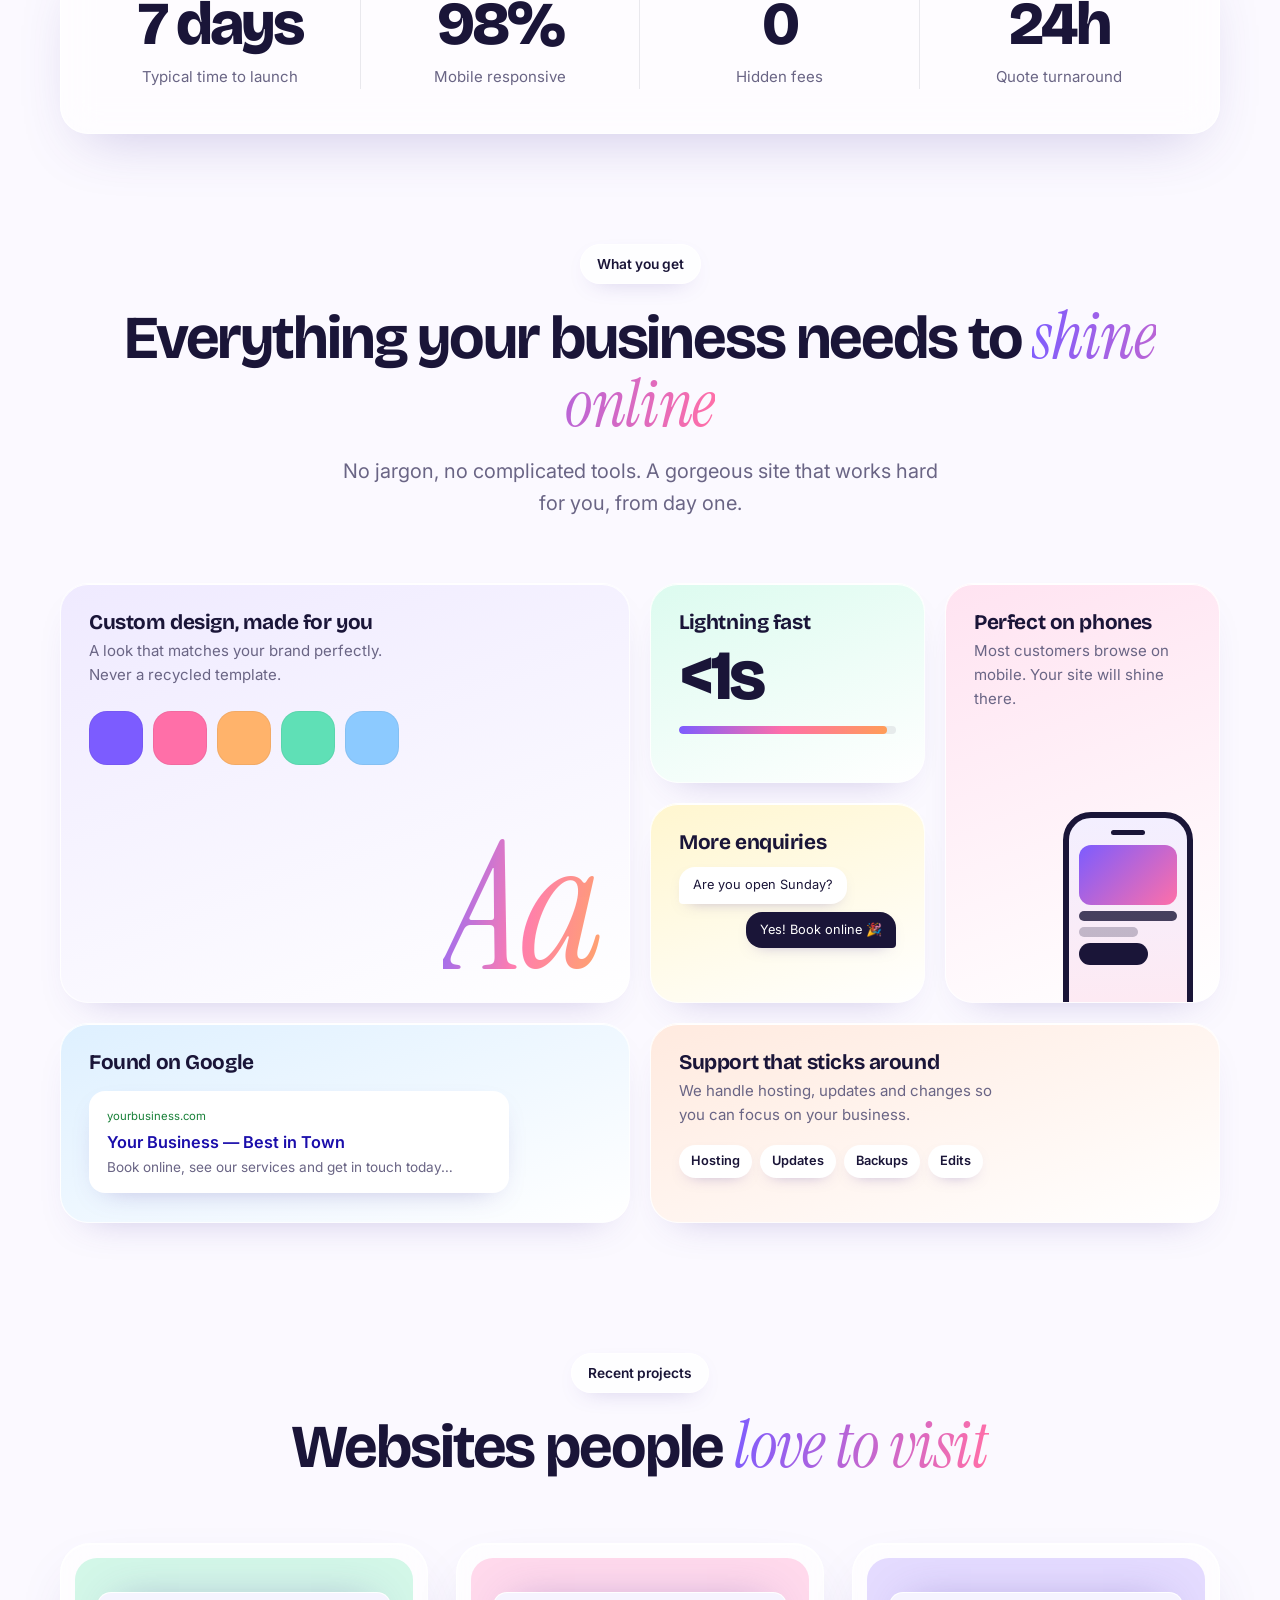
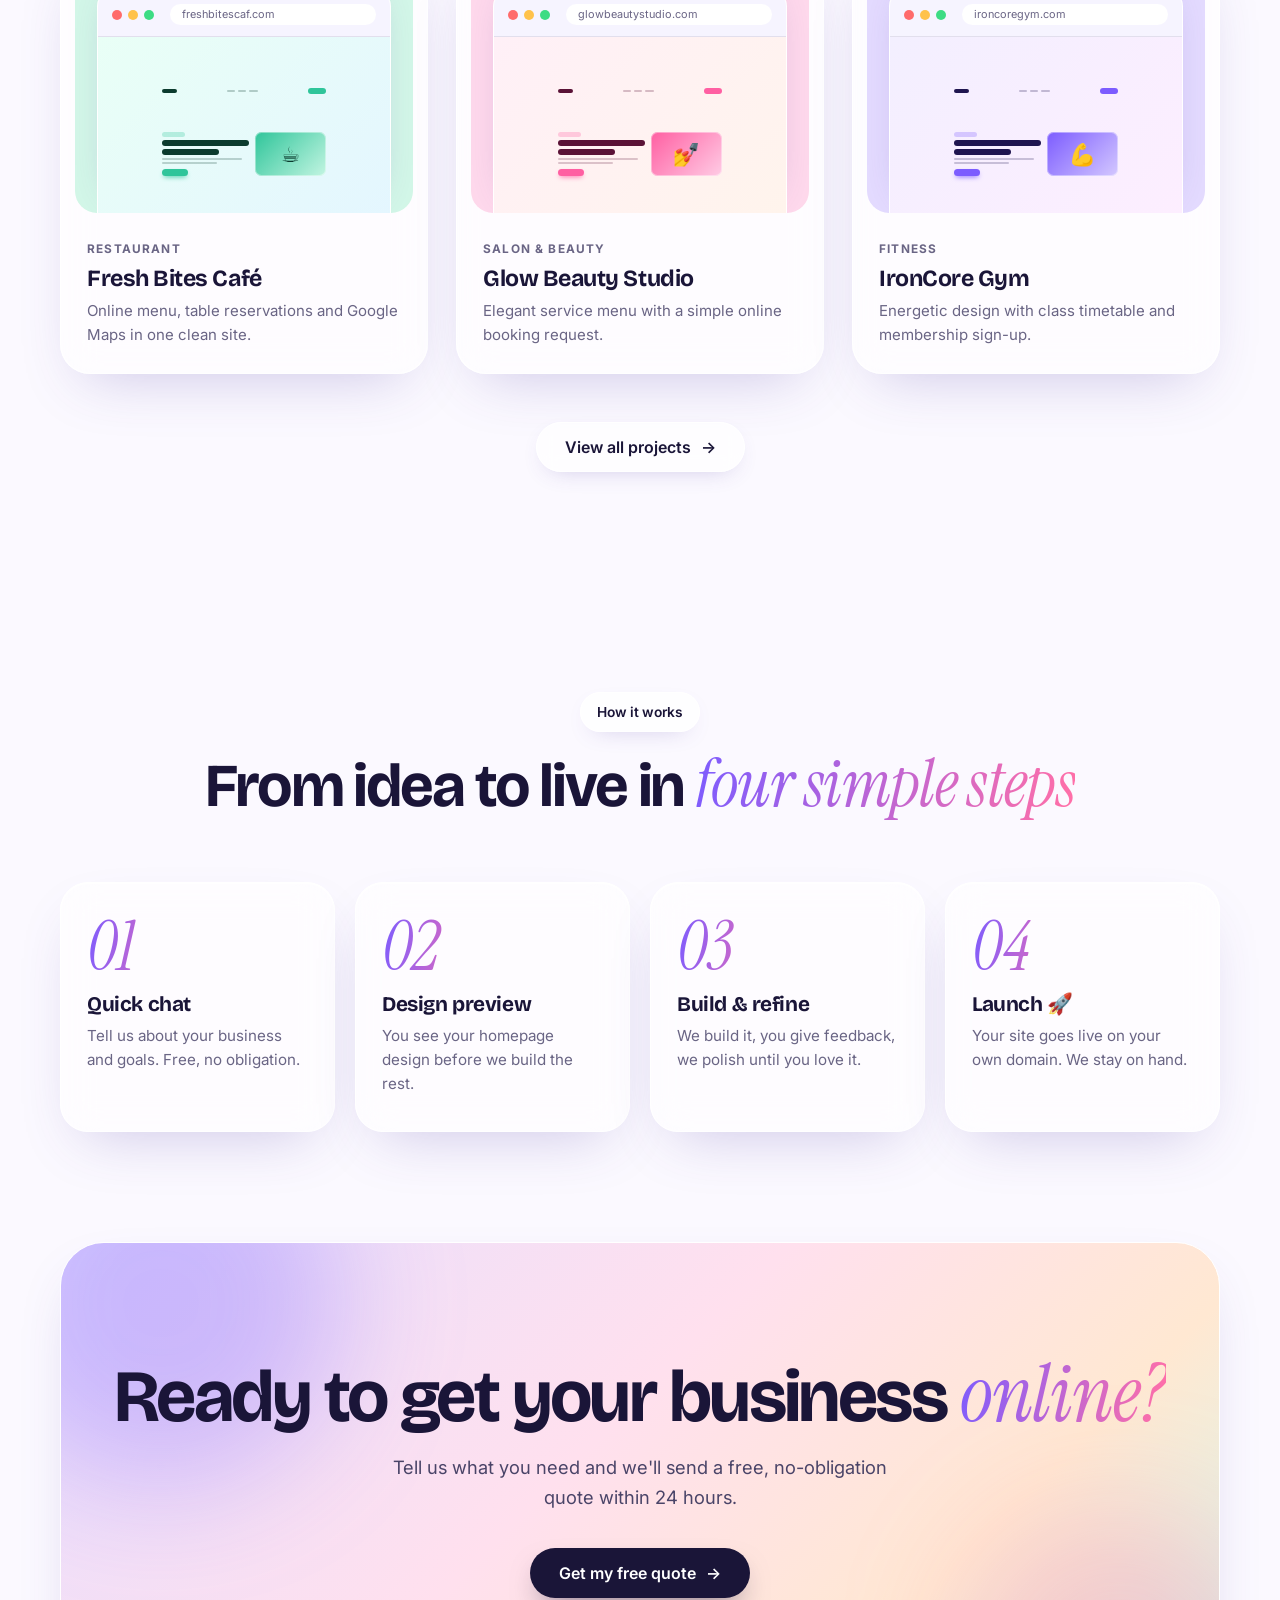
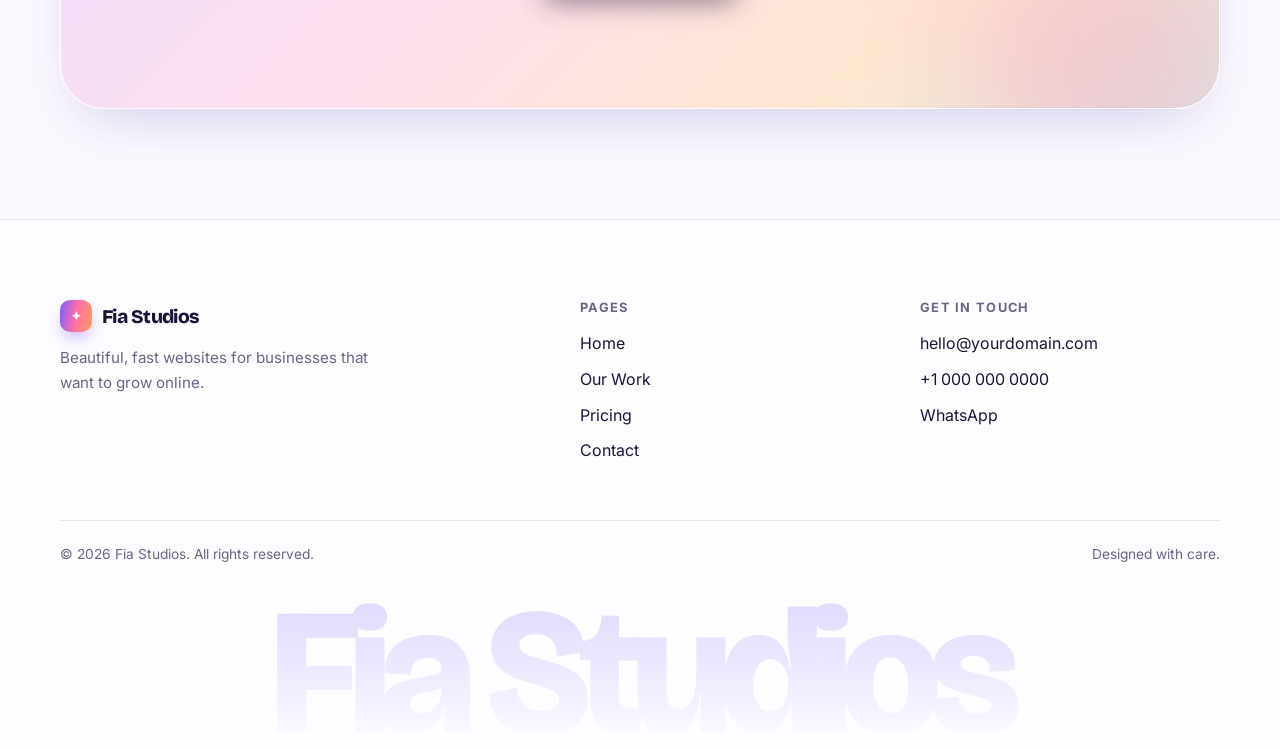
==== commit e006bf83: "Cache-bust CSS and JS so style updates show immediately Co-Authored-By: Claude Sonnet 5.5 <noreply@a" ====
--- a/index.html
+++ b/index.html
@@ -11,7 +11,7 @@
   <link rel="preconnect" href="https://fonts.googleapis.com">
   <link rel="preconnect" href="https://fonts.gstatic.com" crossorigin>
   <link href="https://fonts.googleapis.com/css2?family=Bricolage+Grotesque:opsz,wght@12..96,500;12..96,700;12..96,800&family=Inter:wght@400;500;600;700&family=Instrument+Serif:ital@0;1&display=swap" rel="stylesheet">
-  <link rel="stylesheet" href="styles.css">
+  <link rel="stylesheet" href="styles.css?v=202610192347">
 </head>
 <body>
 <main>
@@ -110,6 +110,6 @@
   </div>
 </section>
 </main>
-<script src="script.js"></script>
+<script src="script.js?v=202610192347"></script>
 </body>
 </html>
--- a/styles.css
+++ b/styles.css
@@ -261,3 +261,9 @@
 /* Tilt cards need a snappy transform once revealed */
 .work.reveal.in { transition: transform .25s ease-out, box-shadow .4s; }
 @media (max-width: 720px) { .tile.h2 { min-height: 300px; } }
+.work > a { display: block; }
+
+/* Pricing offer */
+.was { display: flex; align-items: center; gap: 10px; font: 600 1.3rem var(--display); color: var(--muted); margin-bottom: 4px; }
+.was s { text-decoration-thickness: 2px; text-decoration-color: #ff6fa8; }
+.save { text-decoration: none; display: inline-block; font: 700 .72rem 'Inter', sans-serif; letter-spacing: .04em; padding: 4px 10px; border-radius: 99px; background: var(--mint); color: #0b6b4a; }
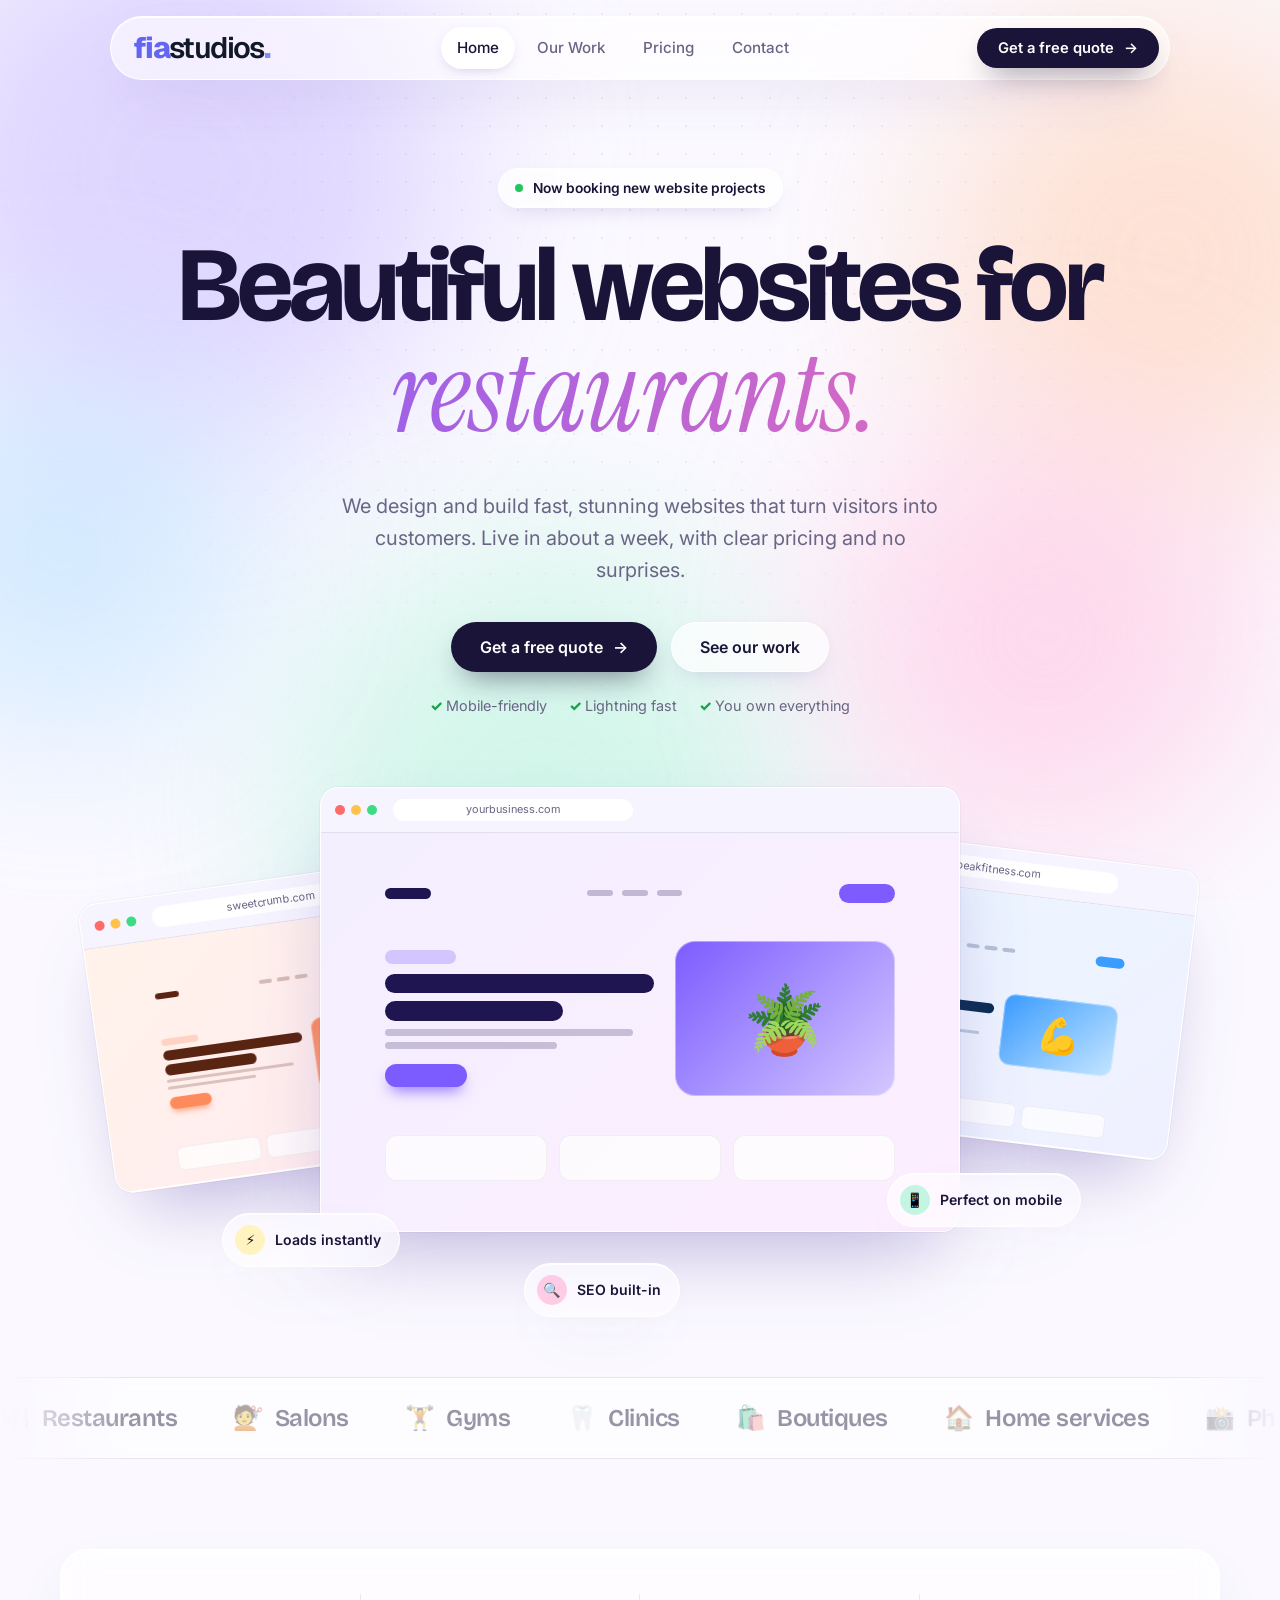
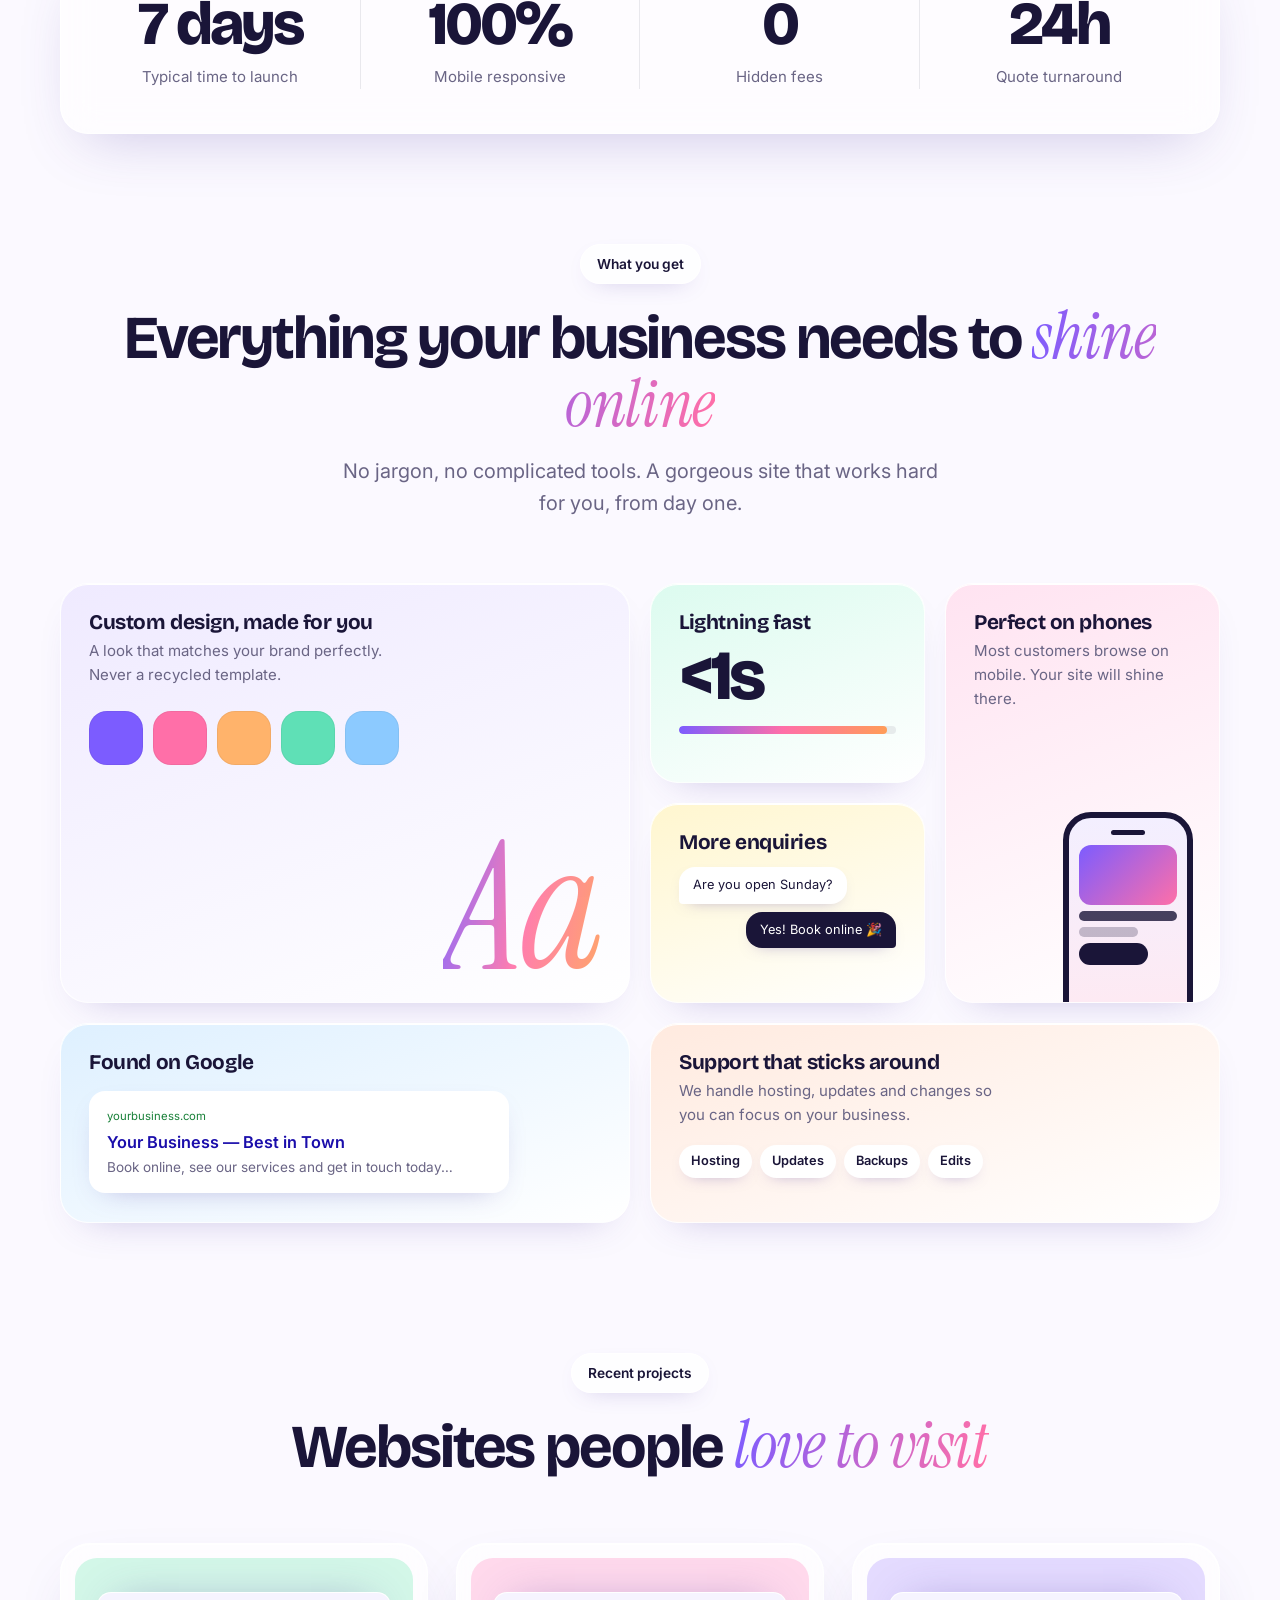
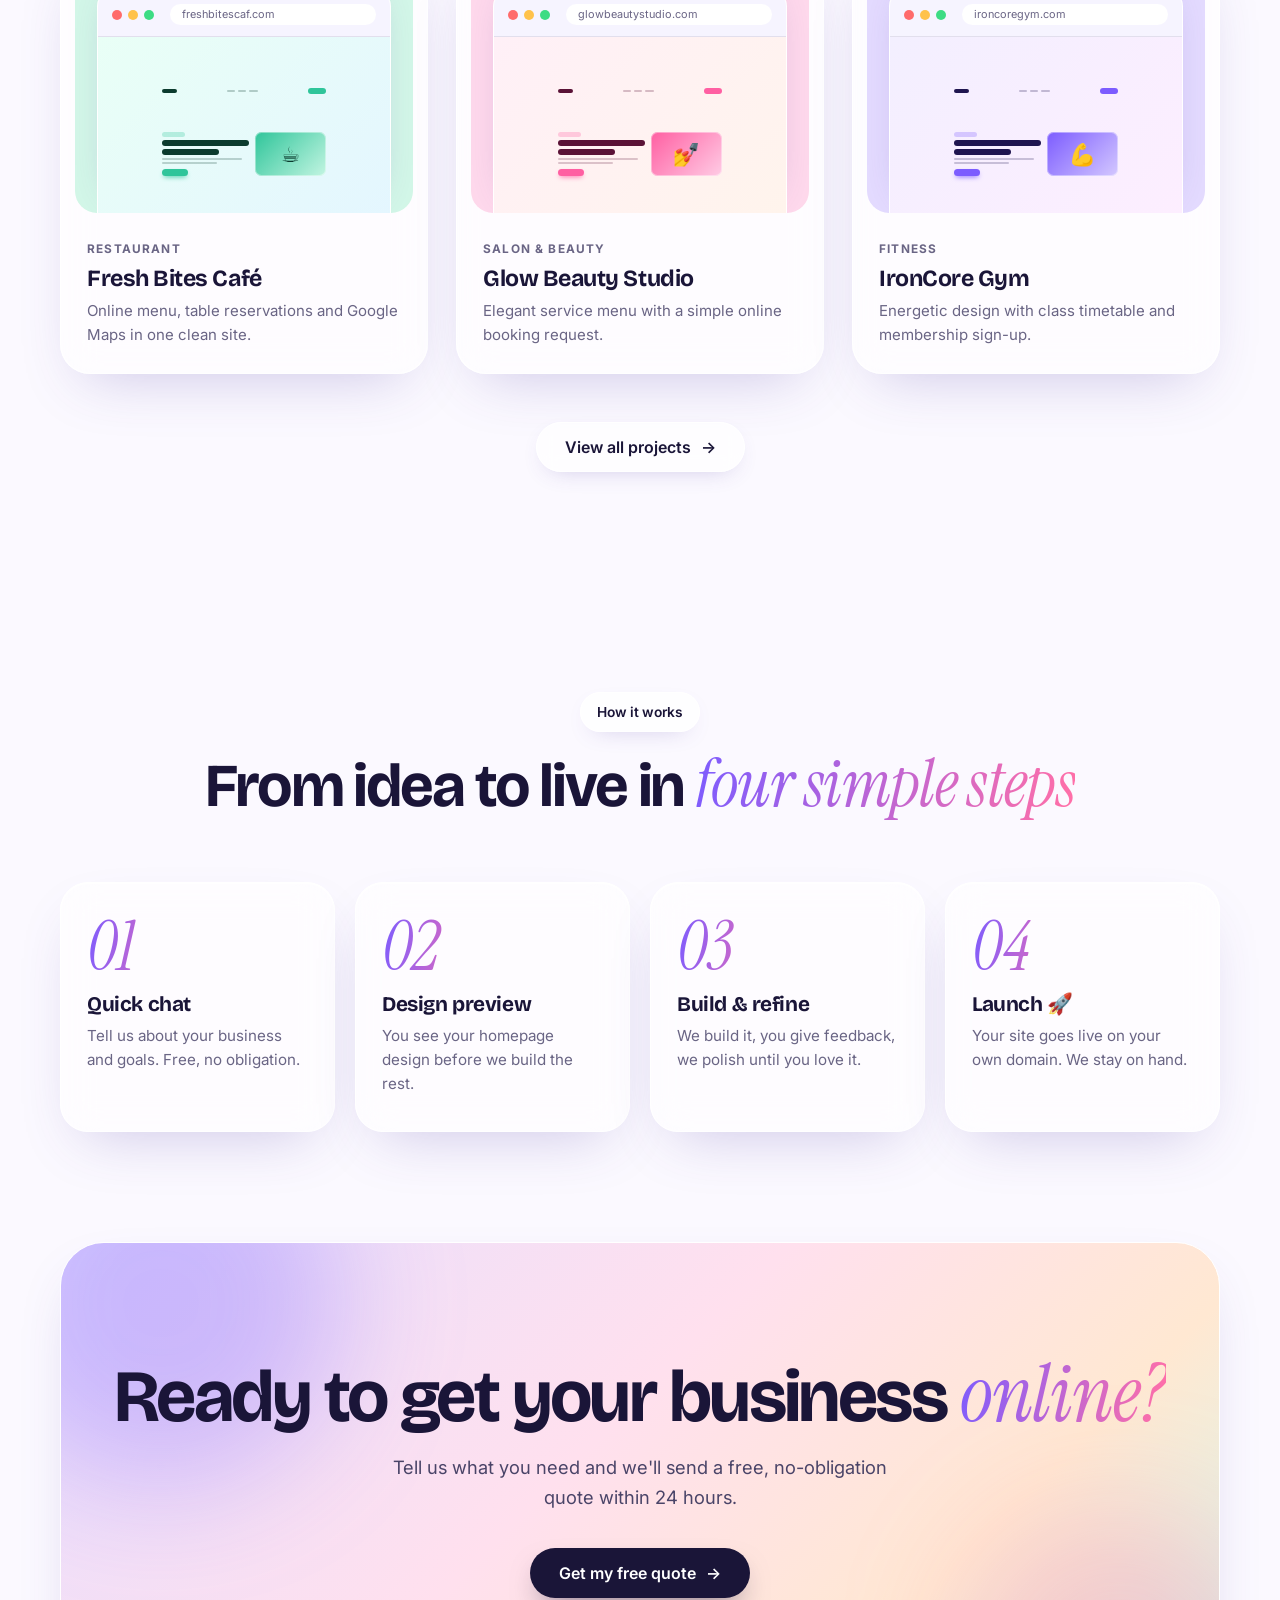
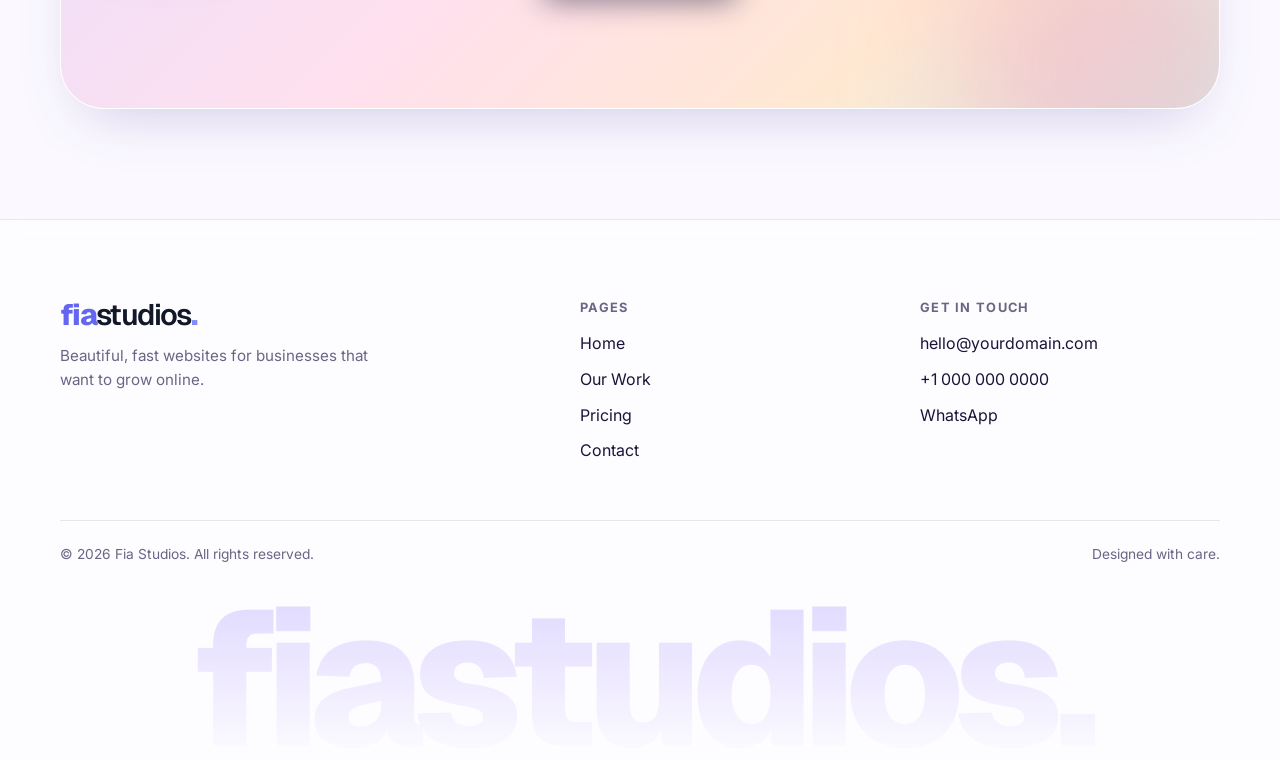
==== commit d4b8de85: "Use fiastudios wordmark logo in nav and footer Co-Authored-By: Claude Sonnet 5.5 <noreply@anthropic." ====
--- a/index.html
+++ b/index.html
@@ -10,8 +10,8 @@
   <meta property="og:type" content="website">
   <link rel="preconnect" href="https://fonts.googleapis.com">
   <link rel="preconnect" href="https://fonts.gstatic.com" crossorigin>
-  <link href="https://fonts.googleapis.com/css2?family=Bricolage+Grotesque:opsz,wght@12..96,500;12..96,700;12..96,800&family=Inter:wght@400;500;600;700&family=Instrument+Serif:ital@0;1&display=swap" rel="stylesheet">
-  <link rel="stylesheet" href="styles.css?v=202610192347">
+  <link href="https://fonts.googleapis.com/css2?family=Bricolage+Grotesque:opsz,wght@12..96,500;12..96,700;12..96,800&family=Inter:wght@400;500;600;700&family=Geist:wght@600;800&family=Instrument+Serif:ital@0;1&display=swap" rel="stylesheet">
+  <link rel="stylesheet" href="styles.css?v=202610200012">
 </head>
 <body>
 <main>
@@ -110,6 +110,6 @@
   </div>
 </section>
 </main>
-<script src="script.js?v=202610192347"></script>
+<script src="script.js?v=202610200012"></script>
 </body>
 </html>
--- a/styles.css
+++ b/styles.css
@@ -230,7 +230,7 @@
 .footer h4 { font: 700 .8rem 'Inter'; text-transform: uppercase; letter-spacing: .1em; margin-bottom: 16px; color: var(--muted); }
 .footer ul { list-style: none; display: grid; gap: 10px; } .footer ul a { transition: color .2s; } .footer ul a:hover { color: #7c5cff; }
 .copy { margin-top: 56px; padding: 22px 0; border-top: 1px solid var(--line); color: var(--muted); font-size: .86rem; display: flex; justify-content: space-between; flex-wrap: wrap; gap: 8px; }
-.wordmark { font: 800 clamp(3.4rem, 14vw, 12.5rem)/.85 var(--display); letter-spacing: -.07em; text-align: center; background: linear-gradient(180deg, rgba(124,92,255,.22), rgba(124,92,255,0)); -webkit-background-clip: text; background-clip: text; color: transparent; margin-top: 10px; user-select: none; }
+.wordmark { font: 800 clamp(3.4rem, 15vw, 13rem)/.85 "Geist", var(--display); letter-spacing: -.06em; text-align: center; background: linear-gradient(180deg, rgba(124,92,255,.22), rgba(124,92,255,0)); -webkit-background-clip: text; background-clip: text; color: transparent; margin-top: 10px; user-select: none; }
 
 /* Reveal */
 .reveal { opacity: 0; transform: translateY(34px); transition: opacity .9s var(--ease), transform .9s var(--ease); transition-delay: var(--d, 0s); }
@@ -267,3 +267,8 @@
 .was { display: flex; align-items: center; gap: 10px; font: 600 1.3rem var(--display); color: var(--muted); margin-bottom: 4px; }
 .was s { text-decoration-thickness: 2px; text-decoration-color: #ff6fa8; }
 .save { text-decoration: none; display: inline-block; font: 700 .72rem 'Inter', sans-serif; letter-spacing: .04em; padding: 4px 10px; border-radius: 99px; background: var(--mint); color: #0b6b4a; }
+
+/* Fia Studios wordmark (matches fiastudios.com) */
+.wm { font: 600 1.85rem/1 'Geist', 'Inter', sans-serif; letter-spacing: -.055em; color: #111827; }
+.wm b { font-weight: 800; color: #6366f1; }
+.wm i { font-style: normal; font-weight: 800; color: #818cf8; }
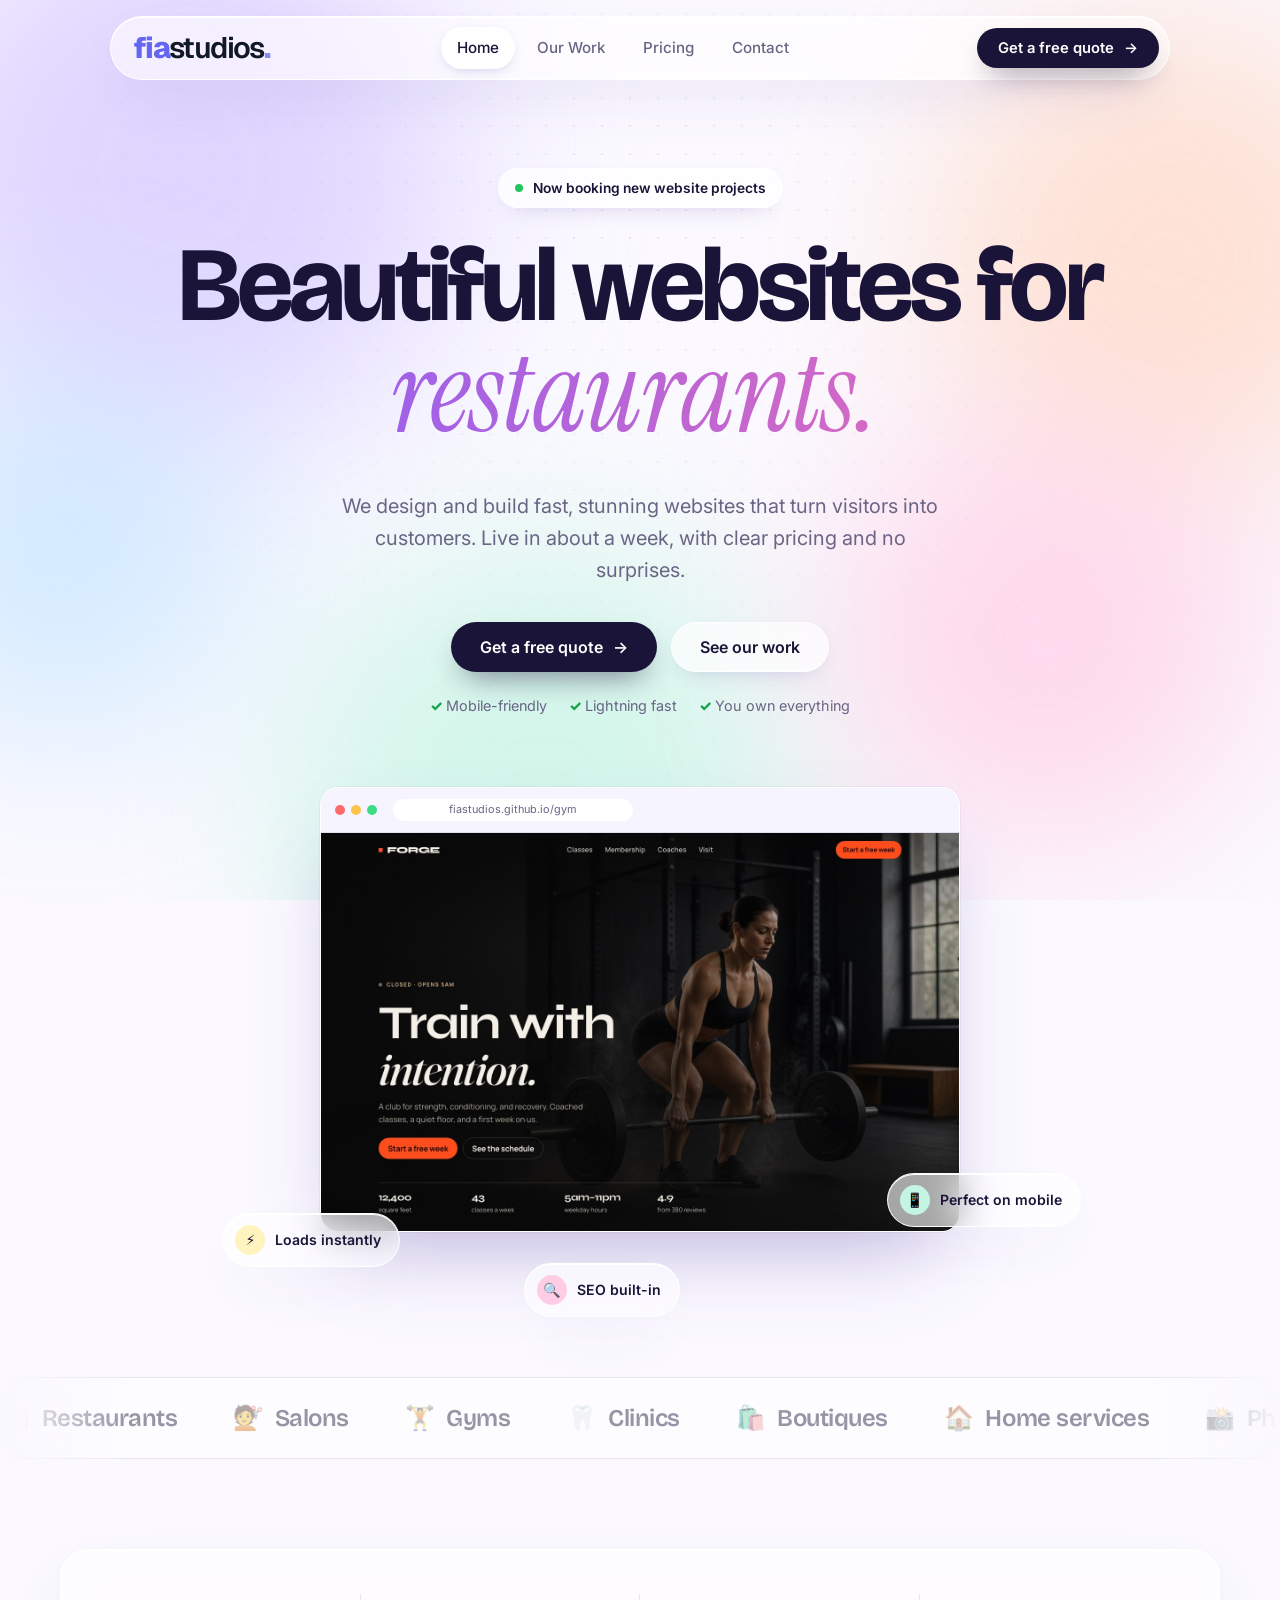
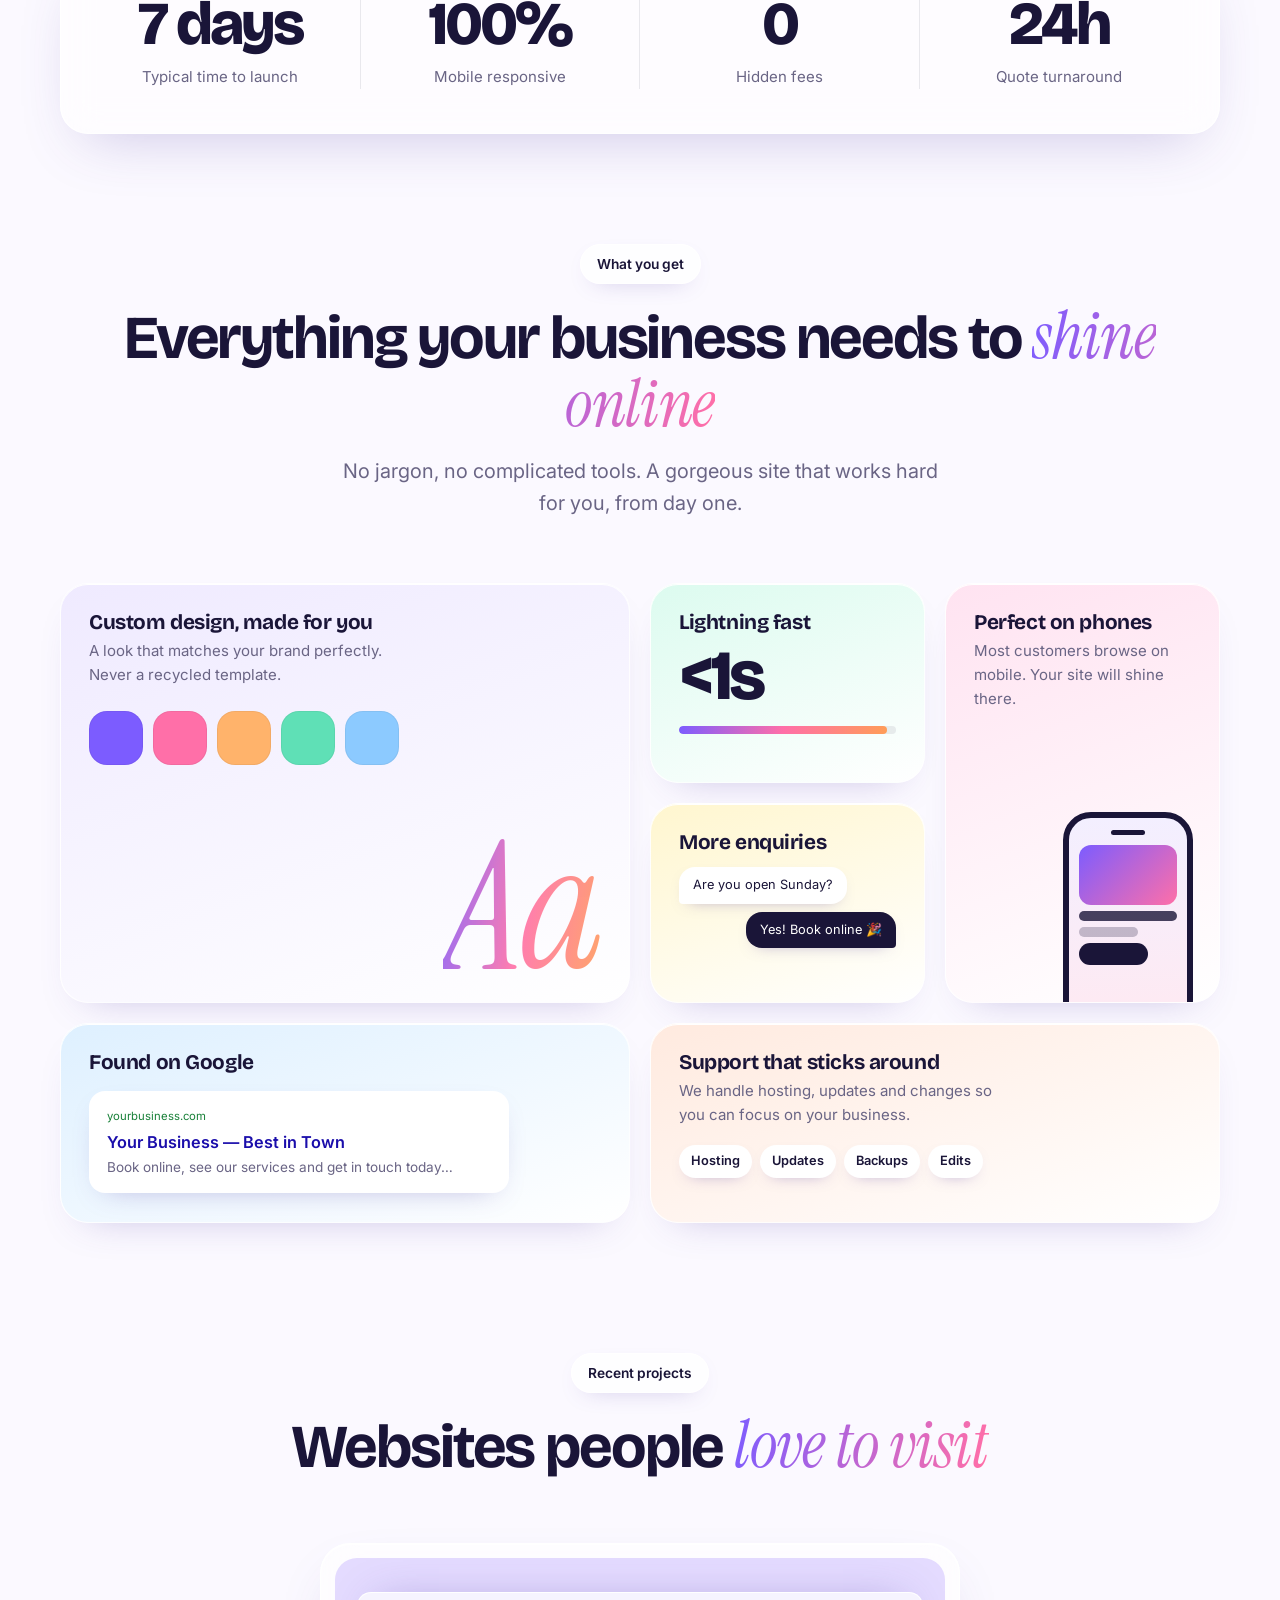
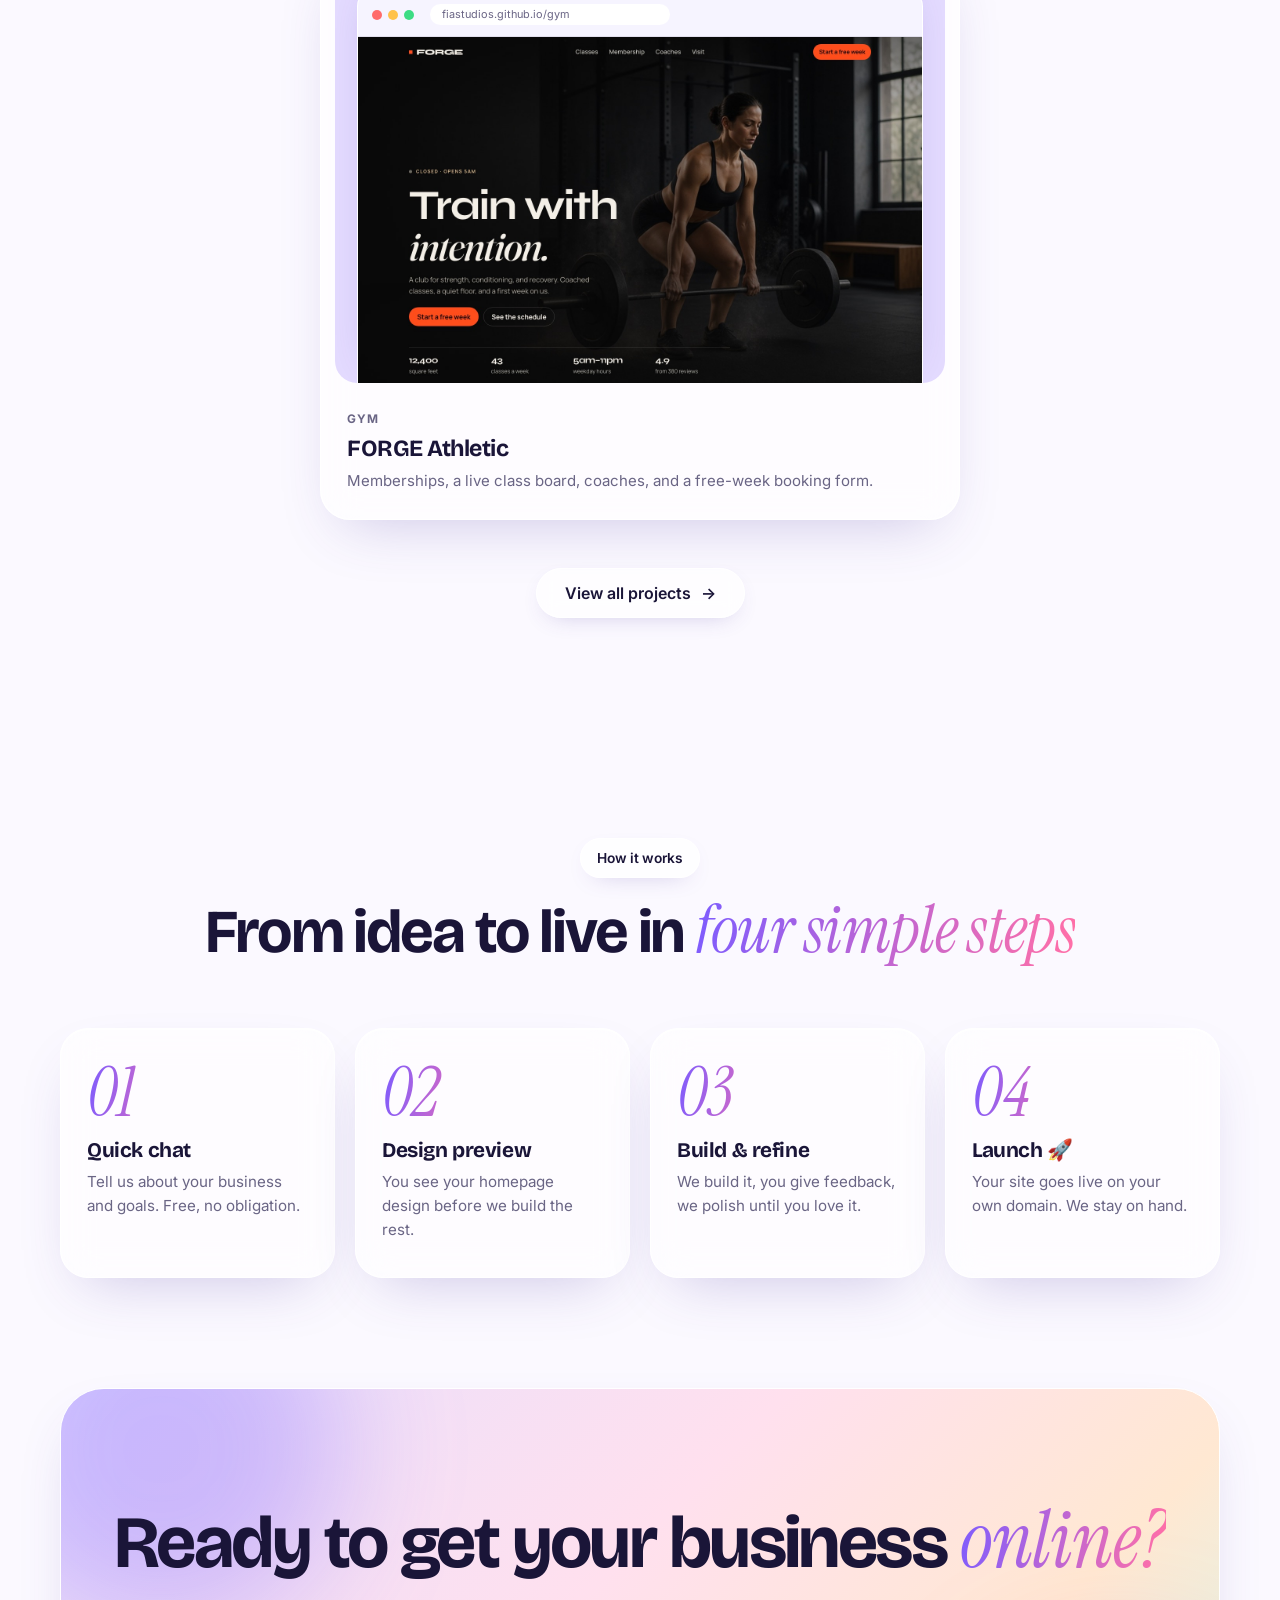
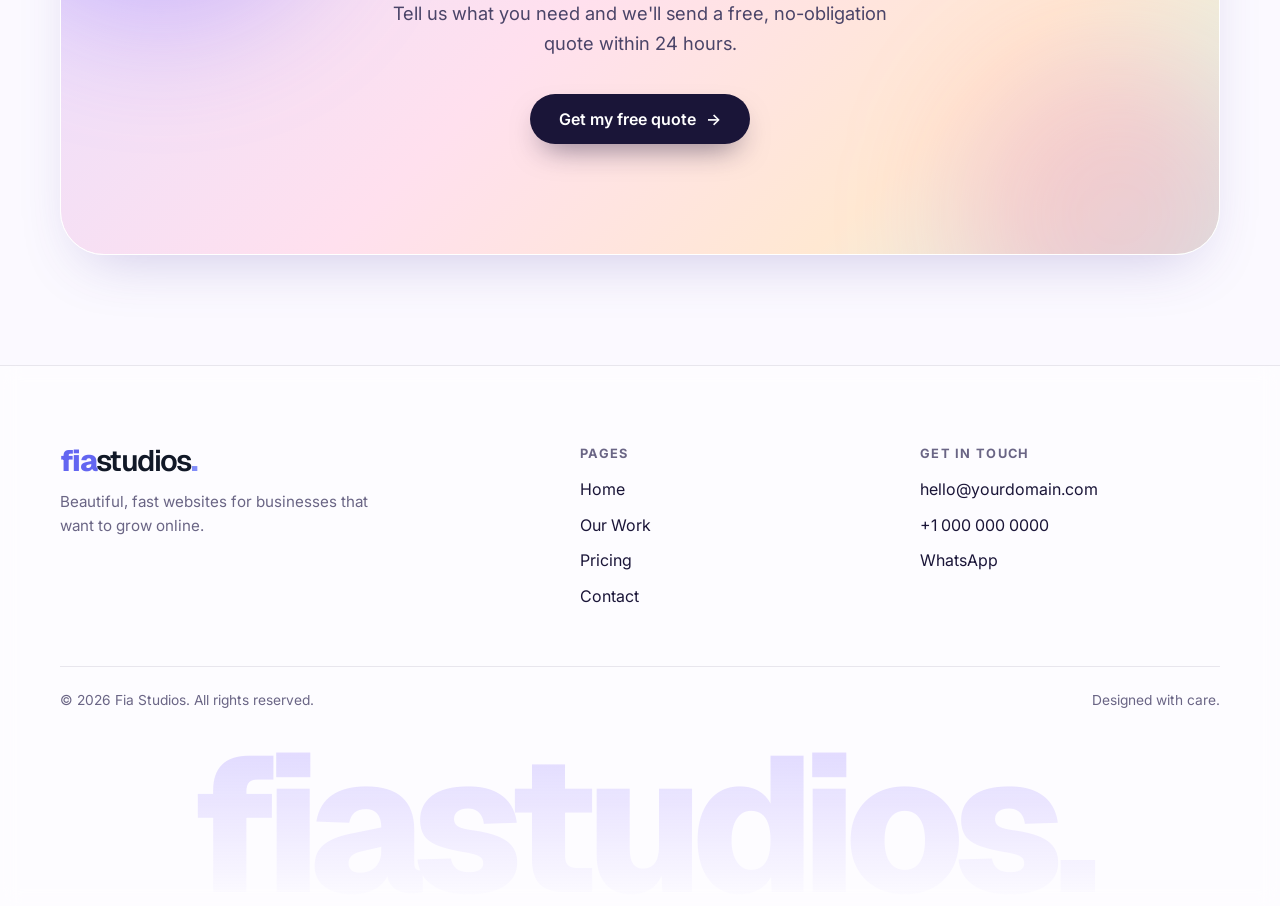
==== commit f2d1478e: "Replace placeholder portfolio with the live FORGE gym site. Co-authored-by: Cursor <cursoragent@curs" ====
--- a/index.html
+++ b/index.html
@@ -29,9 +29,7 @@
     <div class="hero-note"><span>Mobile-friendly</span><span>Lightning fast</span><span>You own everything</span></div>
 
     <div class="stage">
-      <div class="px left" data-depth="34"><div class="fl" data-mock="peach|🍰" data-url="sweetcrumb.com"></div></div>
-      <div class="px right" data-depth="40"><div class="fl" data-mock="sky|💪" data-url="peakfitness.com"></div></div>
-      <div class="px main" data-depth="14"><div class="fl" data-mock="lav|🪴" data-url="yourbusiness.com"></div></div>
+      <div class="px main" data-depth="14"><a class="fl" href="https://fiastudios.github.io/gym/" target="_blank" rel="noopener"><div class="browser"><div class="browser-bar"><i></i><i></i><i></i><u>fiastudios.github.io/gym</u></div><img class="shot" src="images/forge.jpg" alt="FORGE athletic club website"></div></a></div>
       <div class="chip glass c1"><em>⚡</em>Loads instantly</div>
       <div class="chip glass c2"><em>📱</em>Perfect on mobile</div>
       <div class="chip glass c3"><em>🔍</em>SEO built-in</div>
--- a/styles.css
+++ b/styles.css
@@ -86,7 +86,8 @@
 .hero-note span::before { content: "✓ "; color: #16a34a; font-weight: 800; }
 .stage { position: relative; height: 520px; margin-top: 70px; perspective: 1200px; }
 .px { position: absolute; transition: translate .25s linear; }
-.fl { animation: float 7s ease-in-out infinite; }
+.fl { display: block; animation: float 7s ease-in-out infinite; }
+.shot { width: 100%; aspect-ratio: 16 / 10; object-fit: cover; object-position: top center; }
 @keyframes float { 50% { transform: translateY(-16px); } }
 .px.main { left: 50%; top: 0; width: min(640px, 80%); margin-left: calc(min(640px, 80%) / -2); z-index: 3; }
 .px.left { left: 3%; top: 90px; width: 34%; transform: rotate(-8deg); z-index: 2; } .px.left .fl { animation-delay: -2s; }
@@ -161,6 +162,7 @@
 .fchip { padding: 11px 22px; border-radius: 999px; border: 1px solid #fff; background: rgba(255,255,255,.6); font: 600 .92rem 'Inter', sans-serif; color: var(--muted); cursor: pointer; transition: all .25s var(--ease); backdrop-filter: blur(8px); }
 .fchip:hover { color: var(--ink); transform: translateY(-2px); } .fchip.active { background: var(--ink); color: #fff; box-shadow: 0 12px 26px -12px rgba(26,21,56,.6); }
 .work-grid { display: grid; grid-template-columns: repeat(3, 1fr); gap: 28px; }
+.work-grid:has(> .work:only-child) { grid-template-columns: minmax(0, 640px); justify-content: center; }
 .work { border-radius: 30px; padding: 14px; transition: transform .4s var(--ease), box-shadow .4s; transform-style: preserve-3d; will-change: transform; }
 .work.hide { display: none; }
 .work-media { border-radius: 22px; padding: 26px 22px 0; position: relative; overflow: hidden; background: var(--c-bg); }
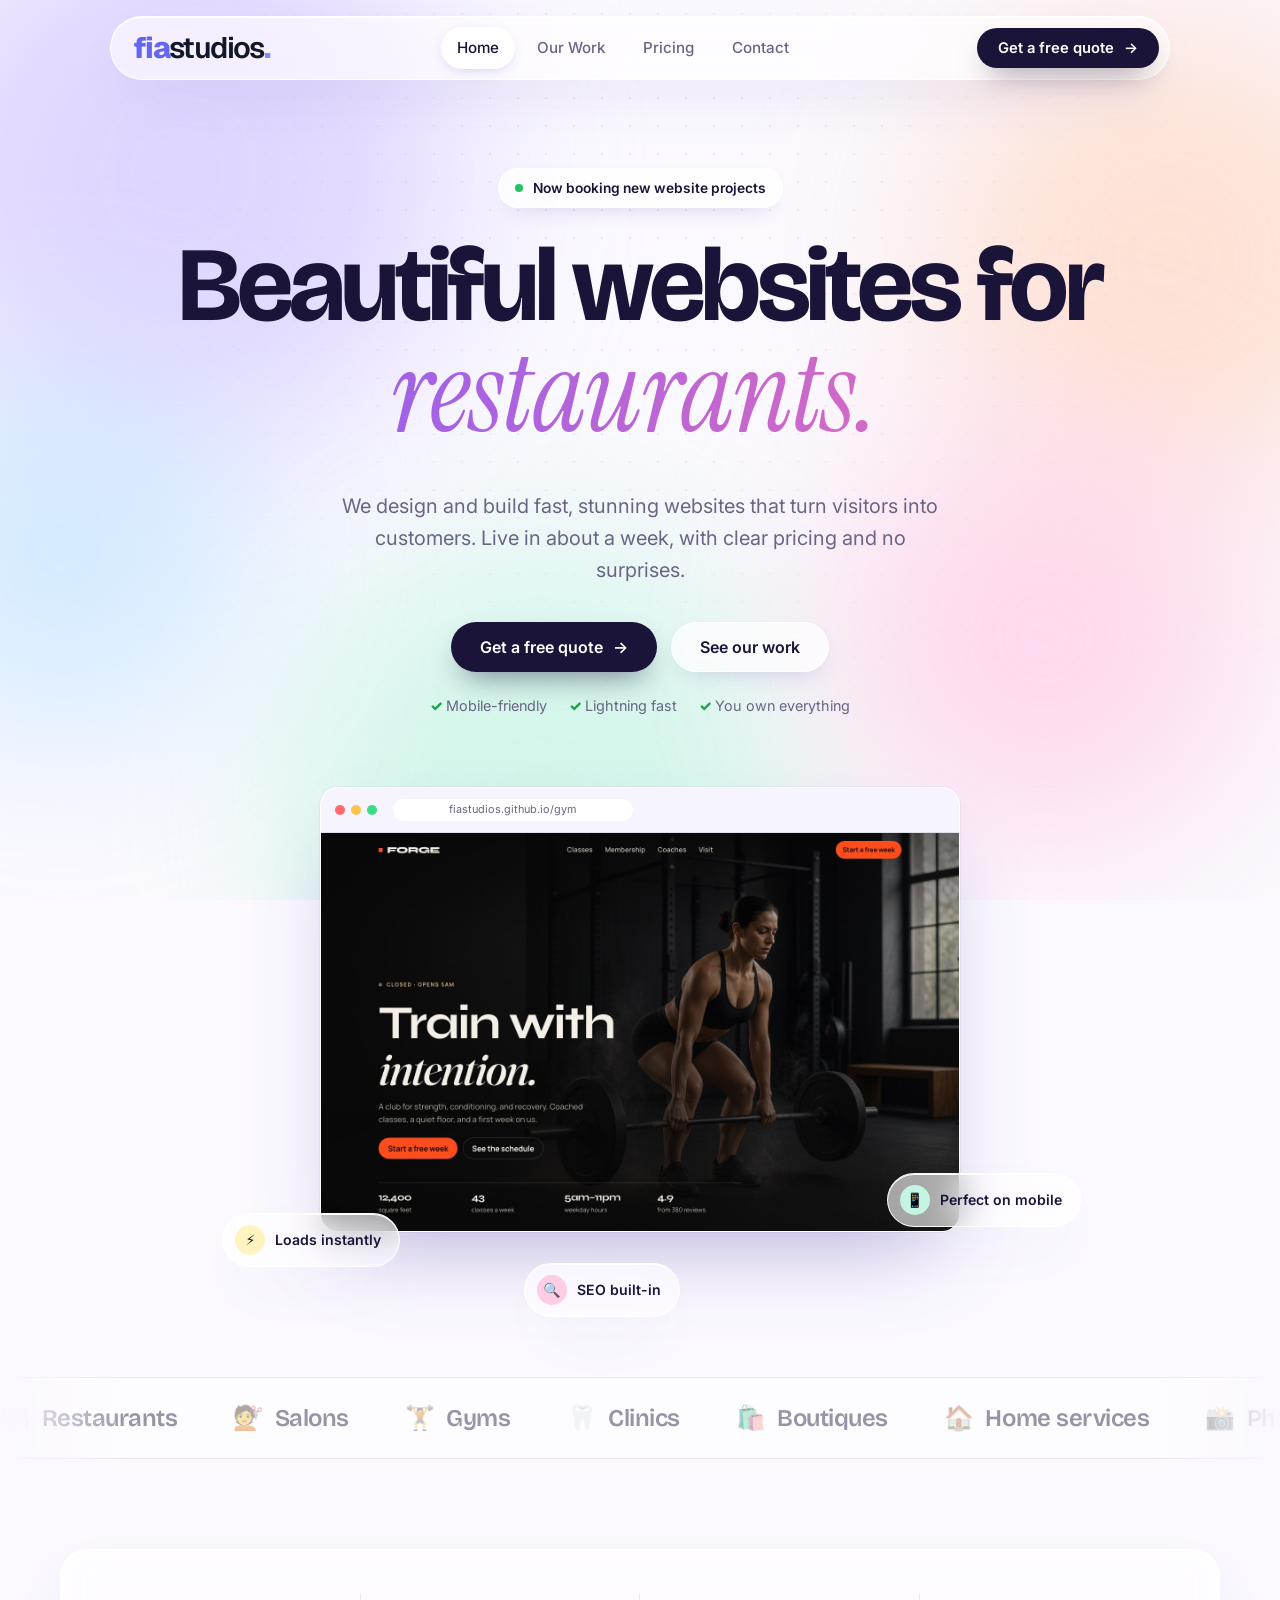
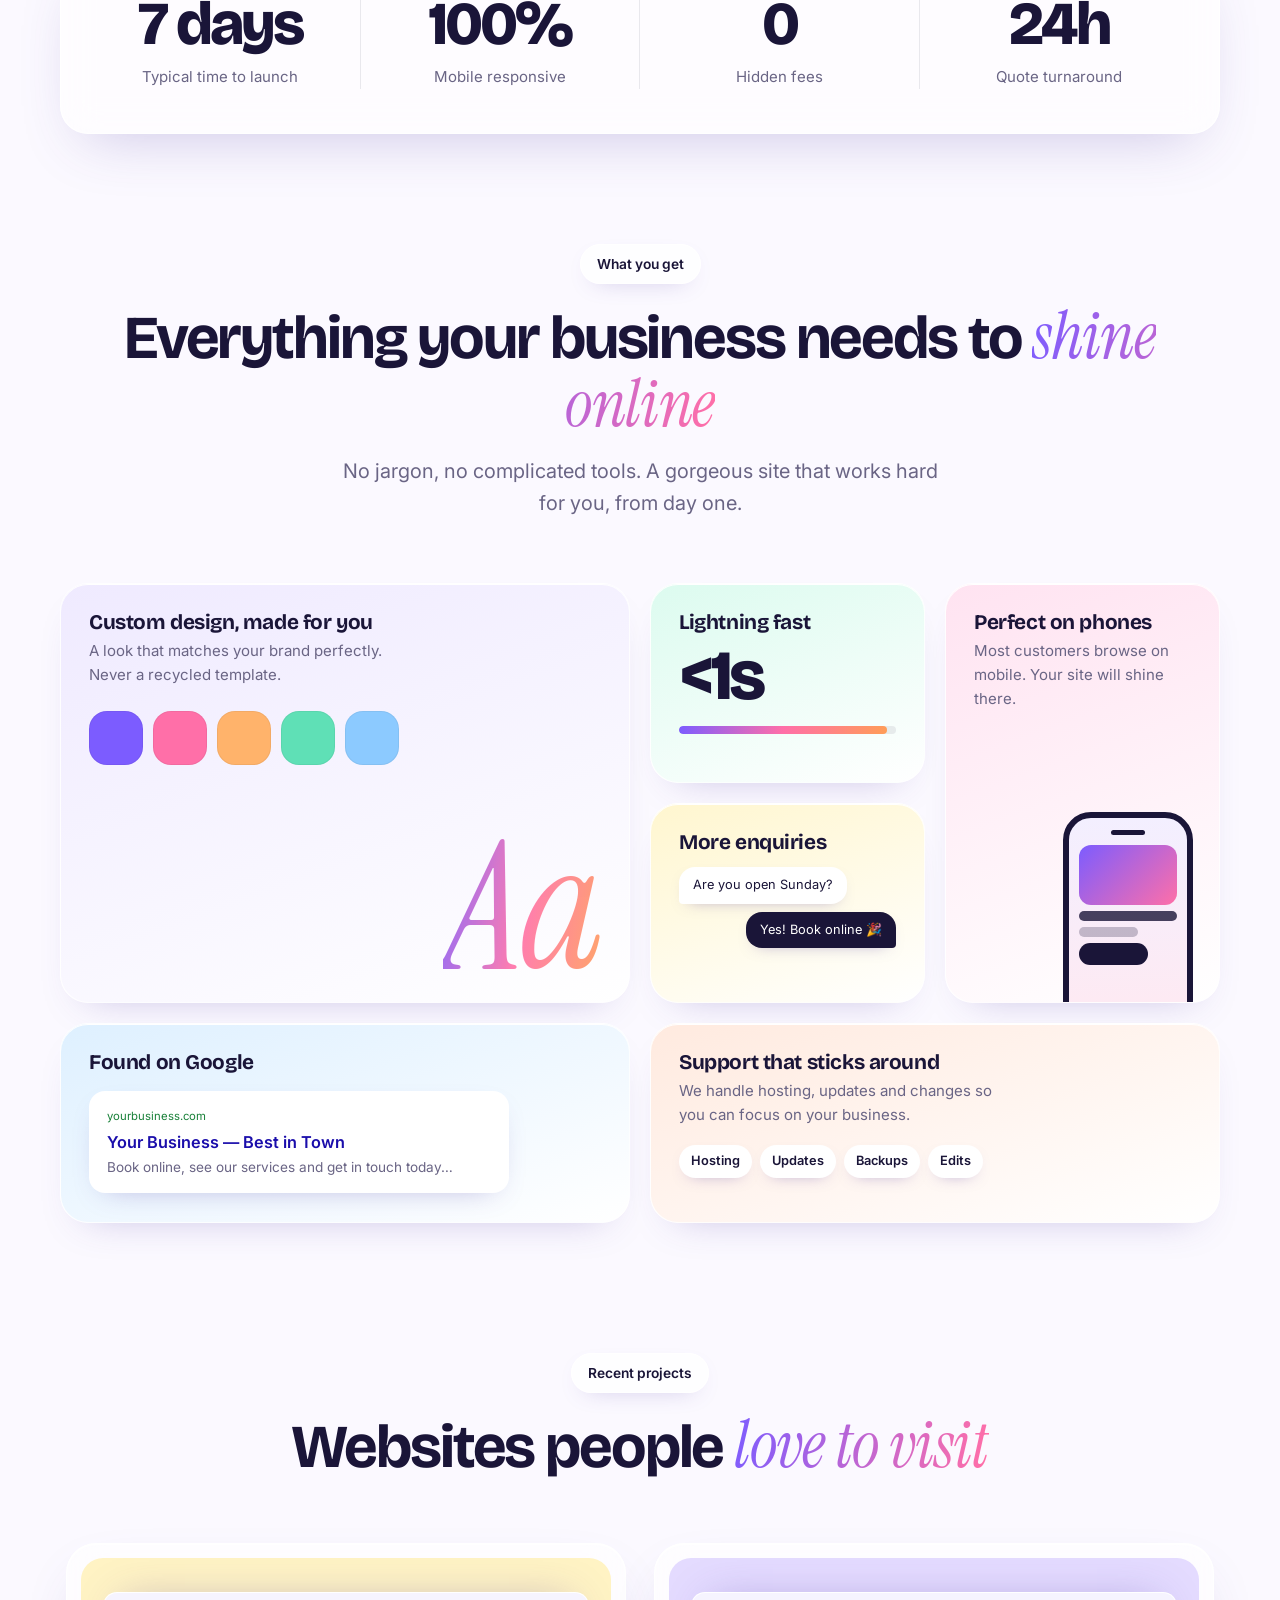
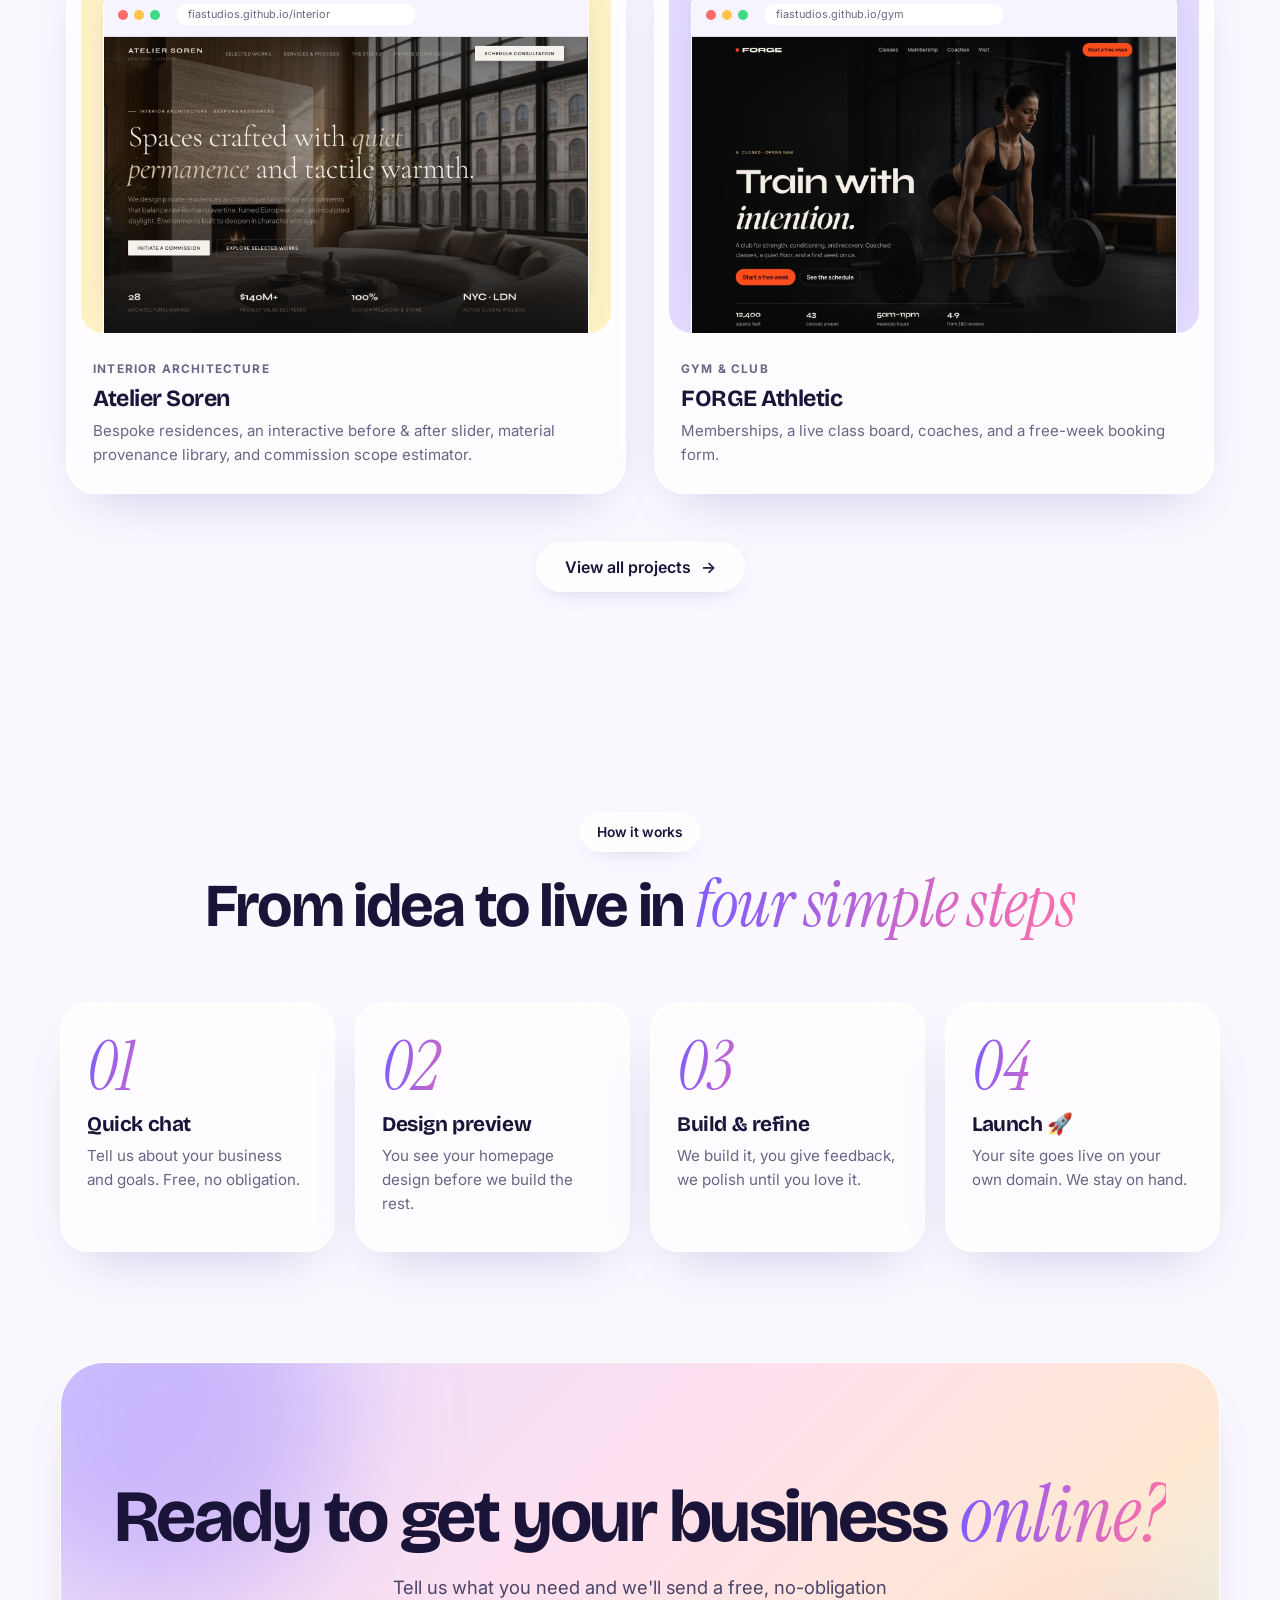
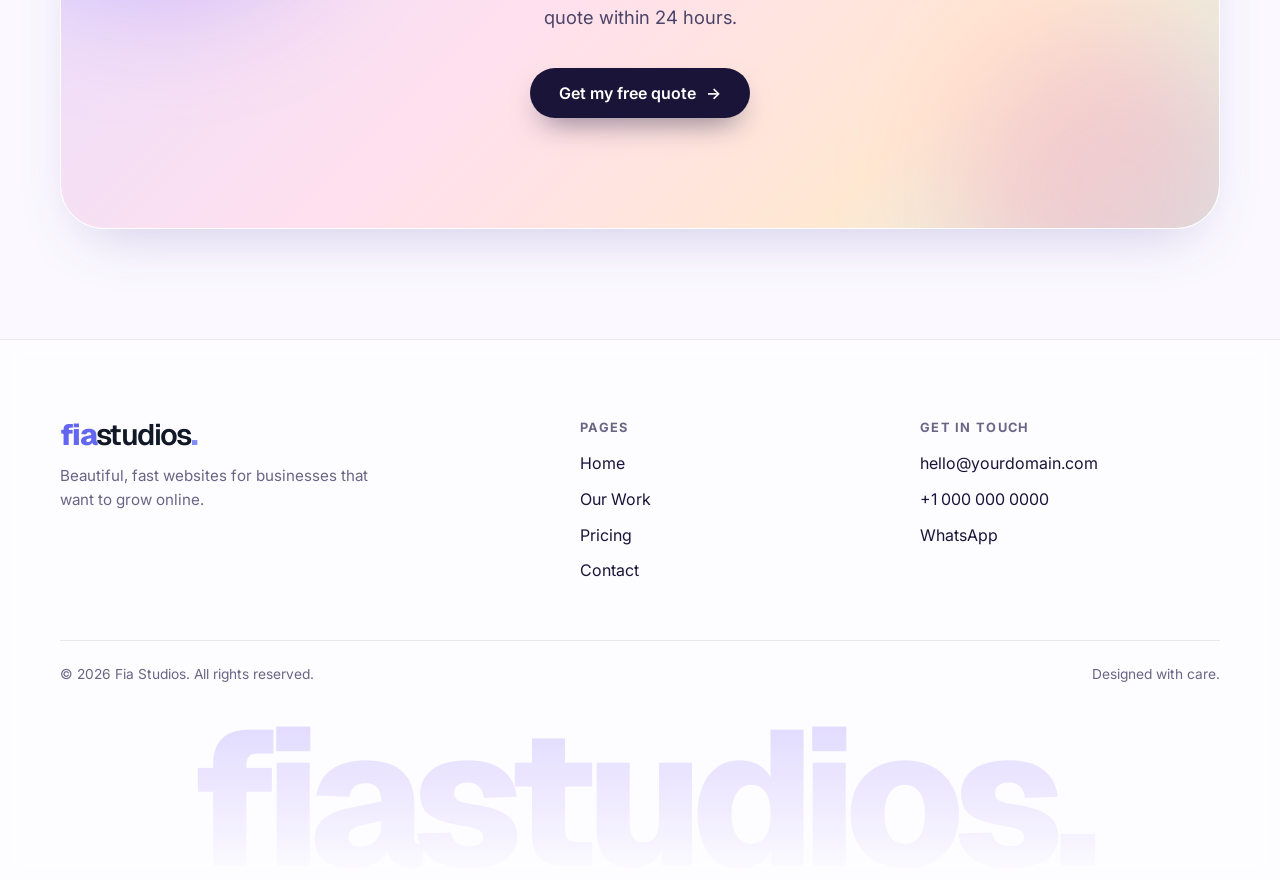
==== commit 851b7723: "Add Atelier Soren interior design demo to portfolio" ====
--- a/index.html
+++ b/index.html
@@ -11,7 +11,10 @@
   <link rel="preconnect" href="https://fonts.googleapis.com">
   <link rel="preconnect" href="https://fonts.gstatic.com" crossorigin>
   <link href="https://fonts.googleapis.com/css2?family=Bricolage+Grotesque:opsz,wght@12..96,500;12..96,700;12..96,800&family=Inter:wght@400;500;600;700&family=Geist:wght@600;800&family=Instrument+Serif:ital@0;1&display=swap" rel="stylesheet">
-  <link rel="stylesheet" href="styles.css?v=202610200012">
+  <link rel="icon" href="favicon.svg?v=202610200020" type="image/svg+xml">
+  <link rel="icon" href="favicon.png?v=202610200020" type="image/png" sizes="256x256">
+  <link rel="apple-touch-icon" href="favicon.png?v=202610200020">
+  <link rel="stylesheet" href="styles.css?v=202610200050">
 </head>
 <body>
 <main>
@@ -108,6 +111,6 @@
   </div>
 </section>
 </main>
-<script src="script.js?v=202610200012"></script>
+<script src="script.js?v=202610200050"></script>
 </body>
 </html>
--- a/styles.css
+++ b/styles.css
@@ -163,6 +163,7 @@
 .fchip:hover { color: var(--ink); transform: translateY(-2px); } .fchip.active { background: var(--ink); color: #fff; box-shadow: 0 12px 26px -12px rgba(26,21,56,.6); }
 .work-grid { display: grid; grid-template-columns: repeat(3, 1fr); gap: 28px; }
 .work-grid:has(> .work:only-child) { grid-template-columns: minmax(0, 640px); justify-content: center; }
+.work-grid:has(> .work:nth-child(2):last-child) { grid-template-columns: repeat(2, minmax(0, 560px)); justify-content: center; }
 .work { border-radius: 30px; padding: 14px; transition: transform .4s var(--ease), box-shadow .4s; transform-style: preserve-3d; will-change: transform; }
 .work.hide { display: none; }
 .work-media { border-radius: 22px; padding: 26px 22px 0; position: relative; overflow: hidden; background: var(--c-bg); }
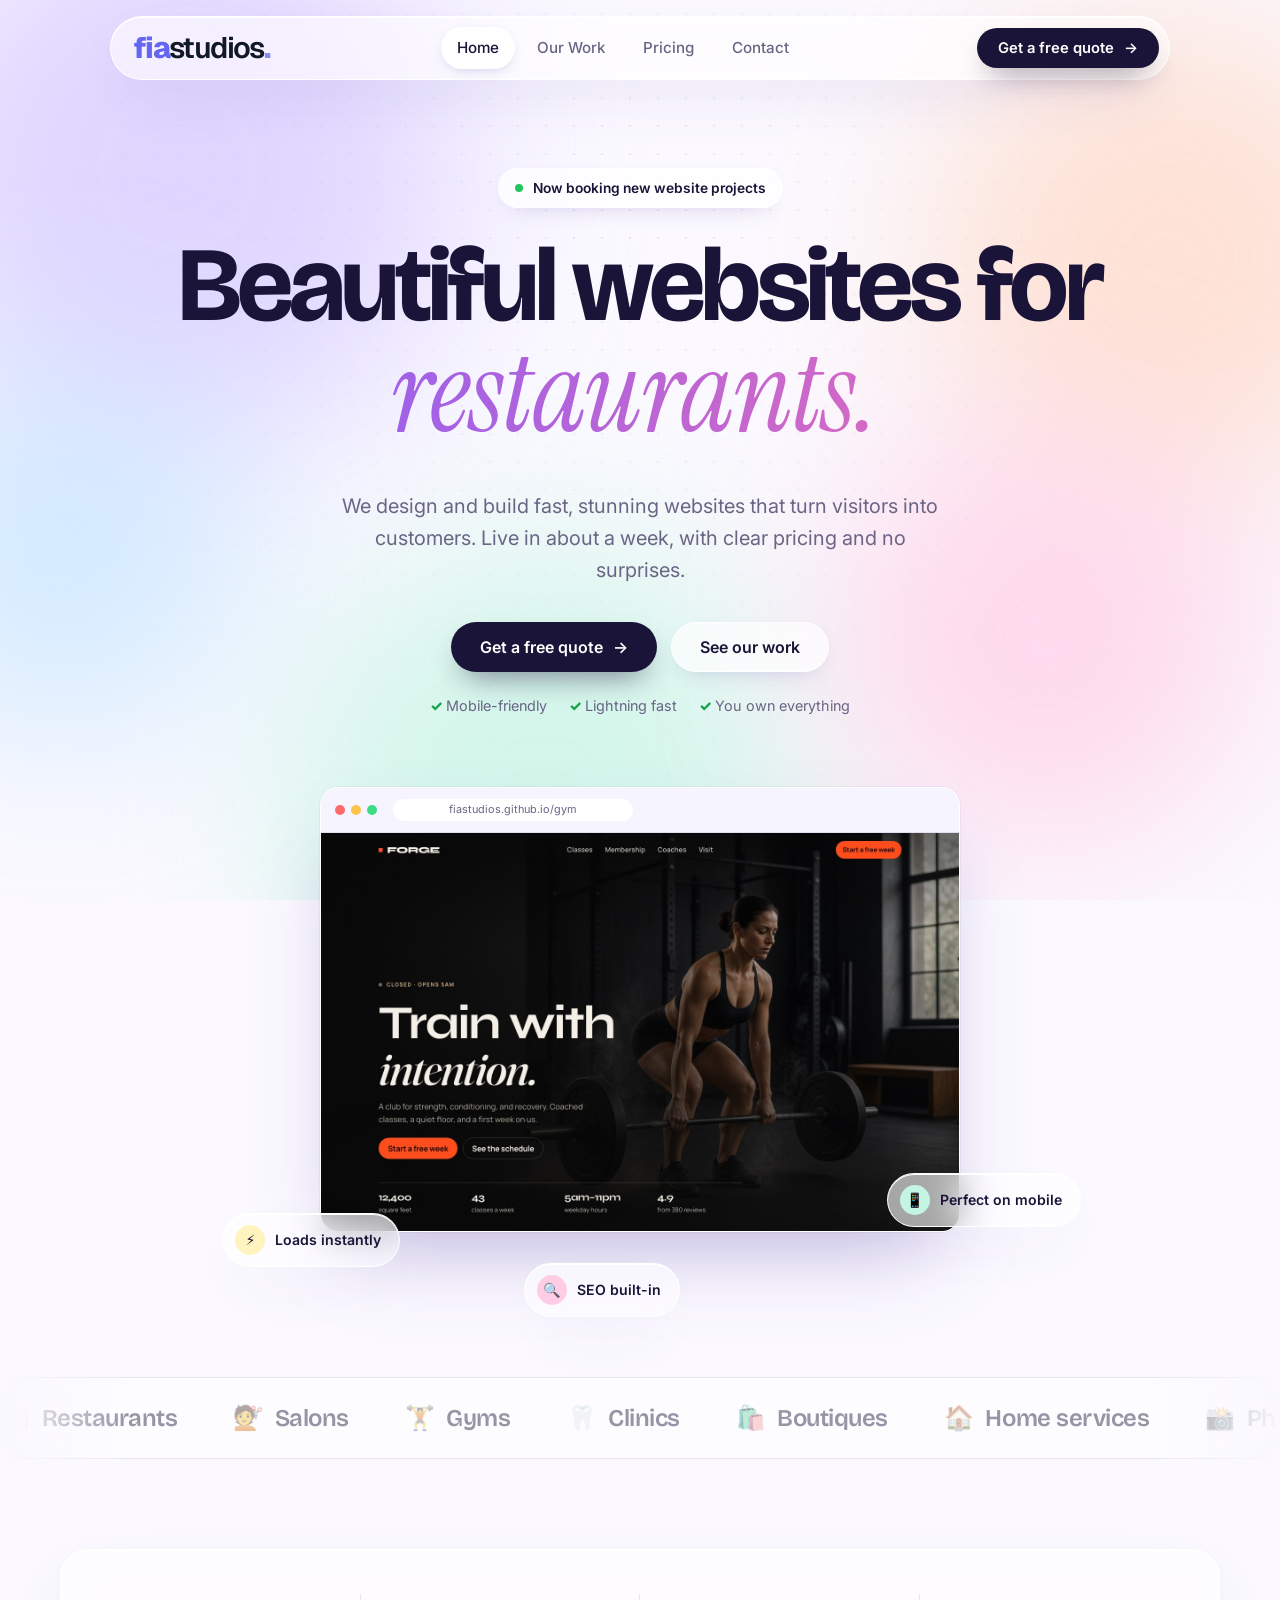
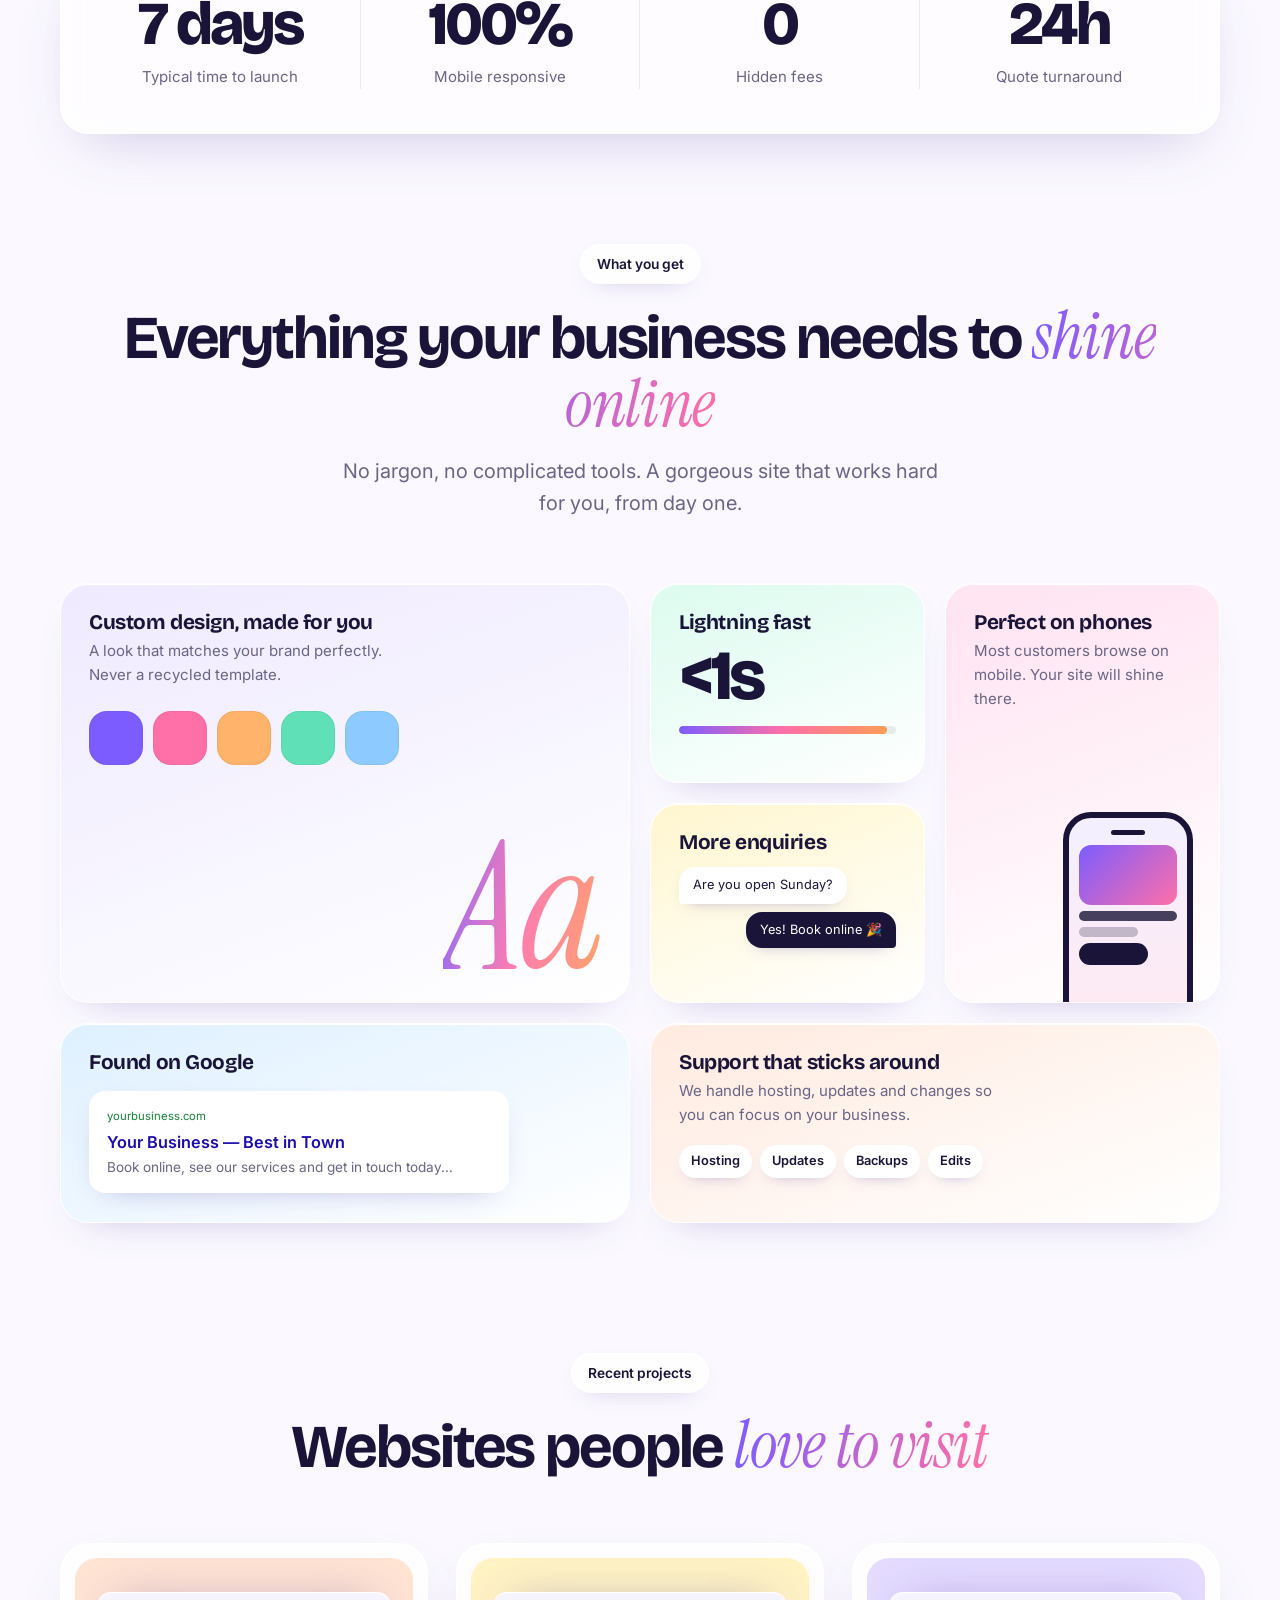
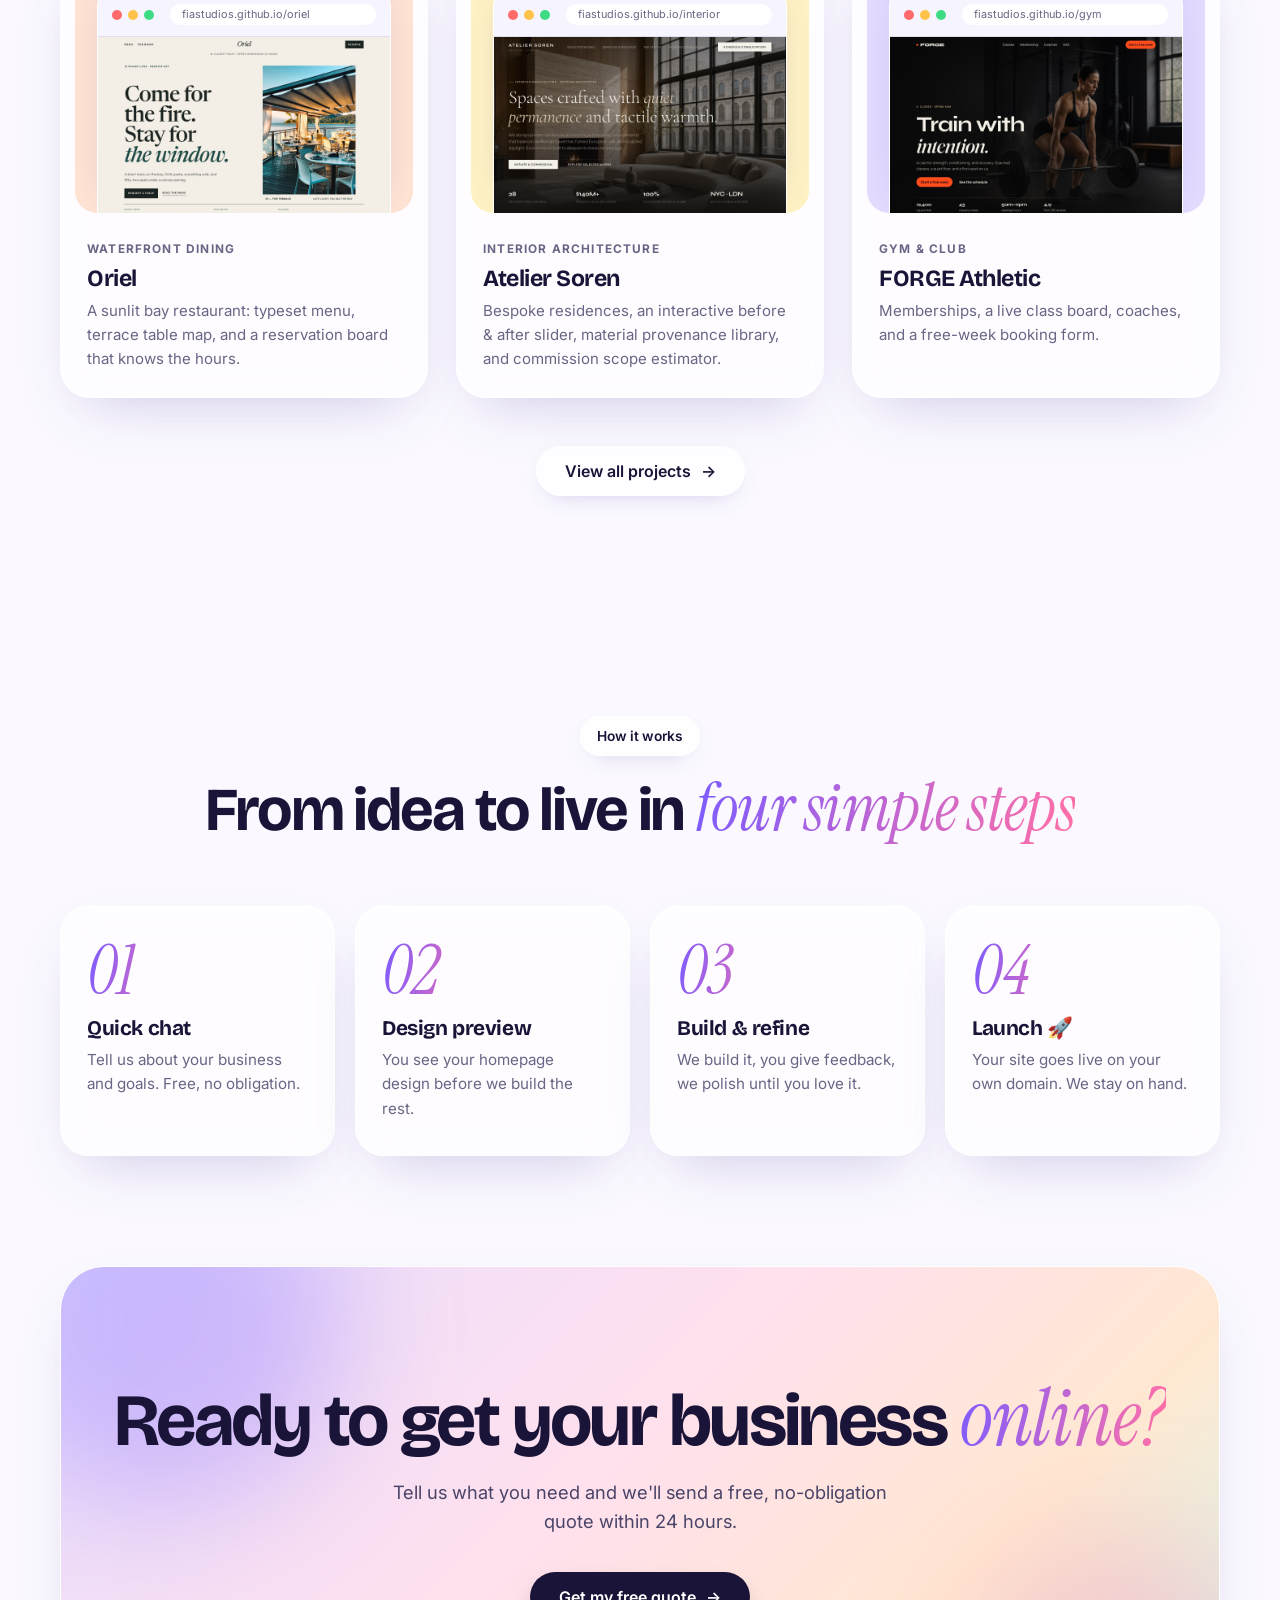
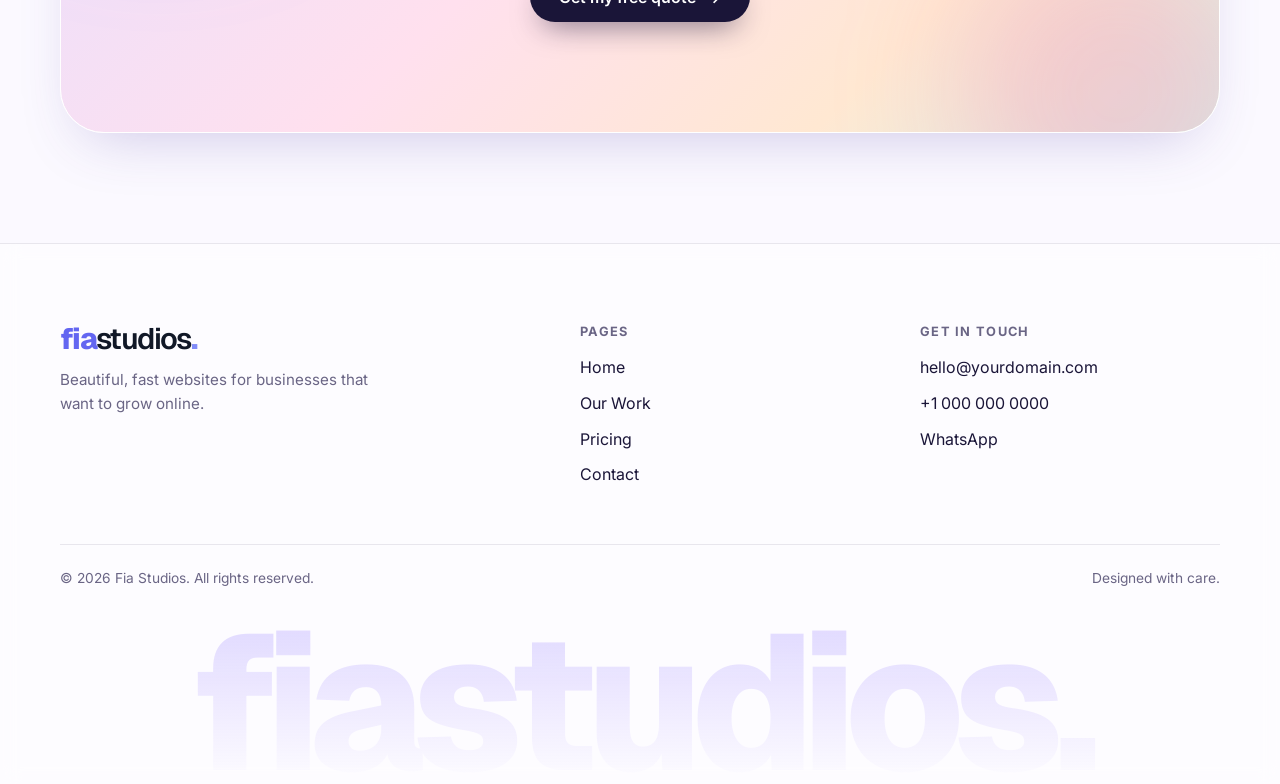
==== commit 8e67623c: "Add the Oriel dining demo to the portfolio." ====
--- a/index.html
+++ b/index.html
@@ -111,6 +111,6 @@
   </div>
 </section>
 </main>
-<script src="script.js?v=202610200050"></script>
+<script src="script.js?v=202610201330"></script>
 </body>
 </html>
